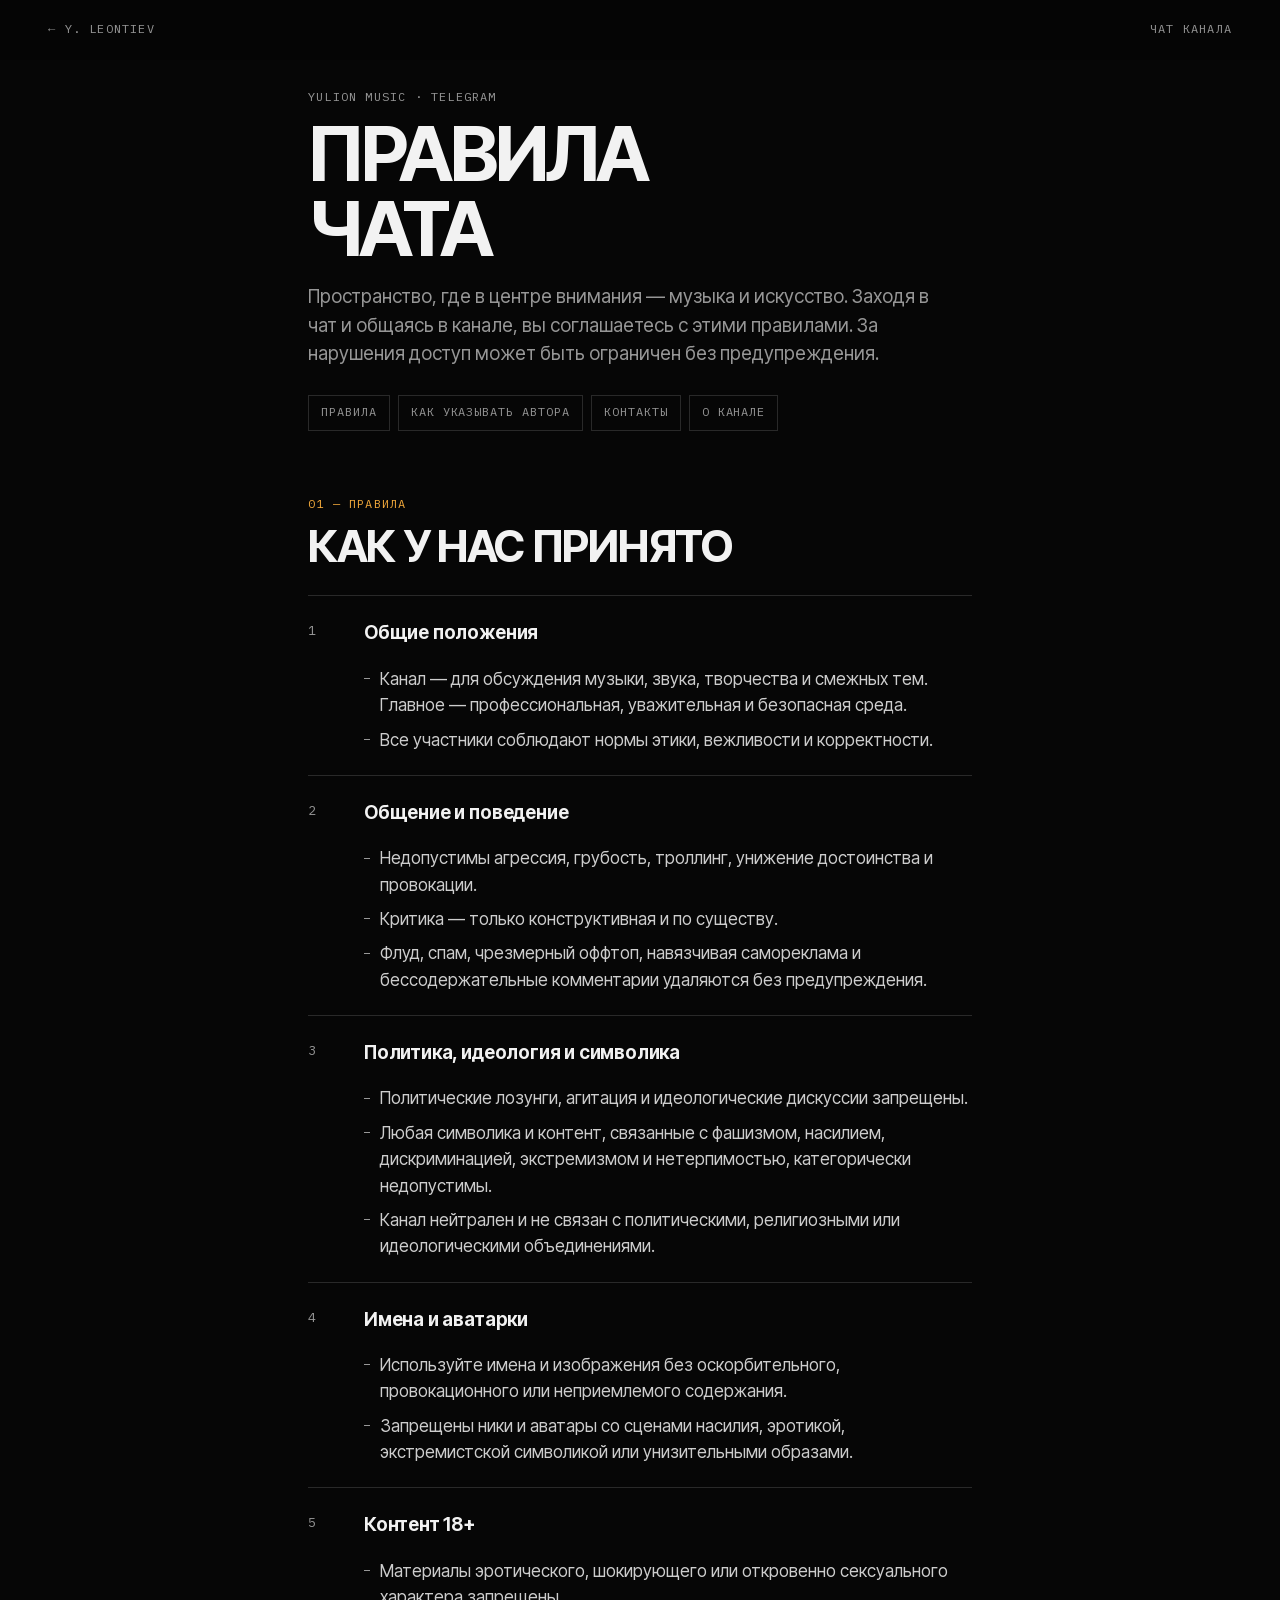
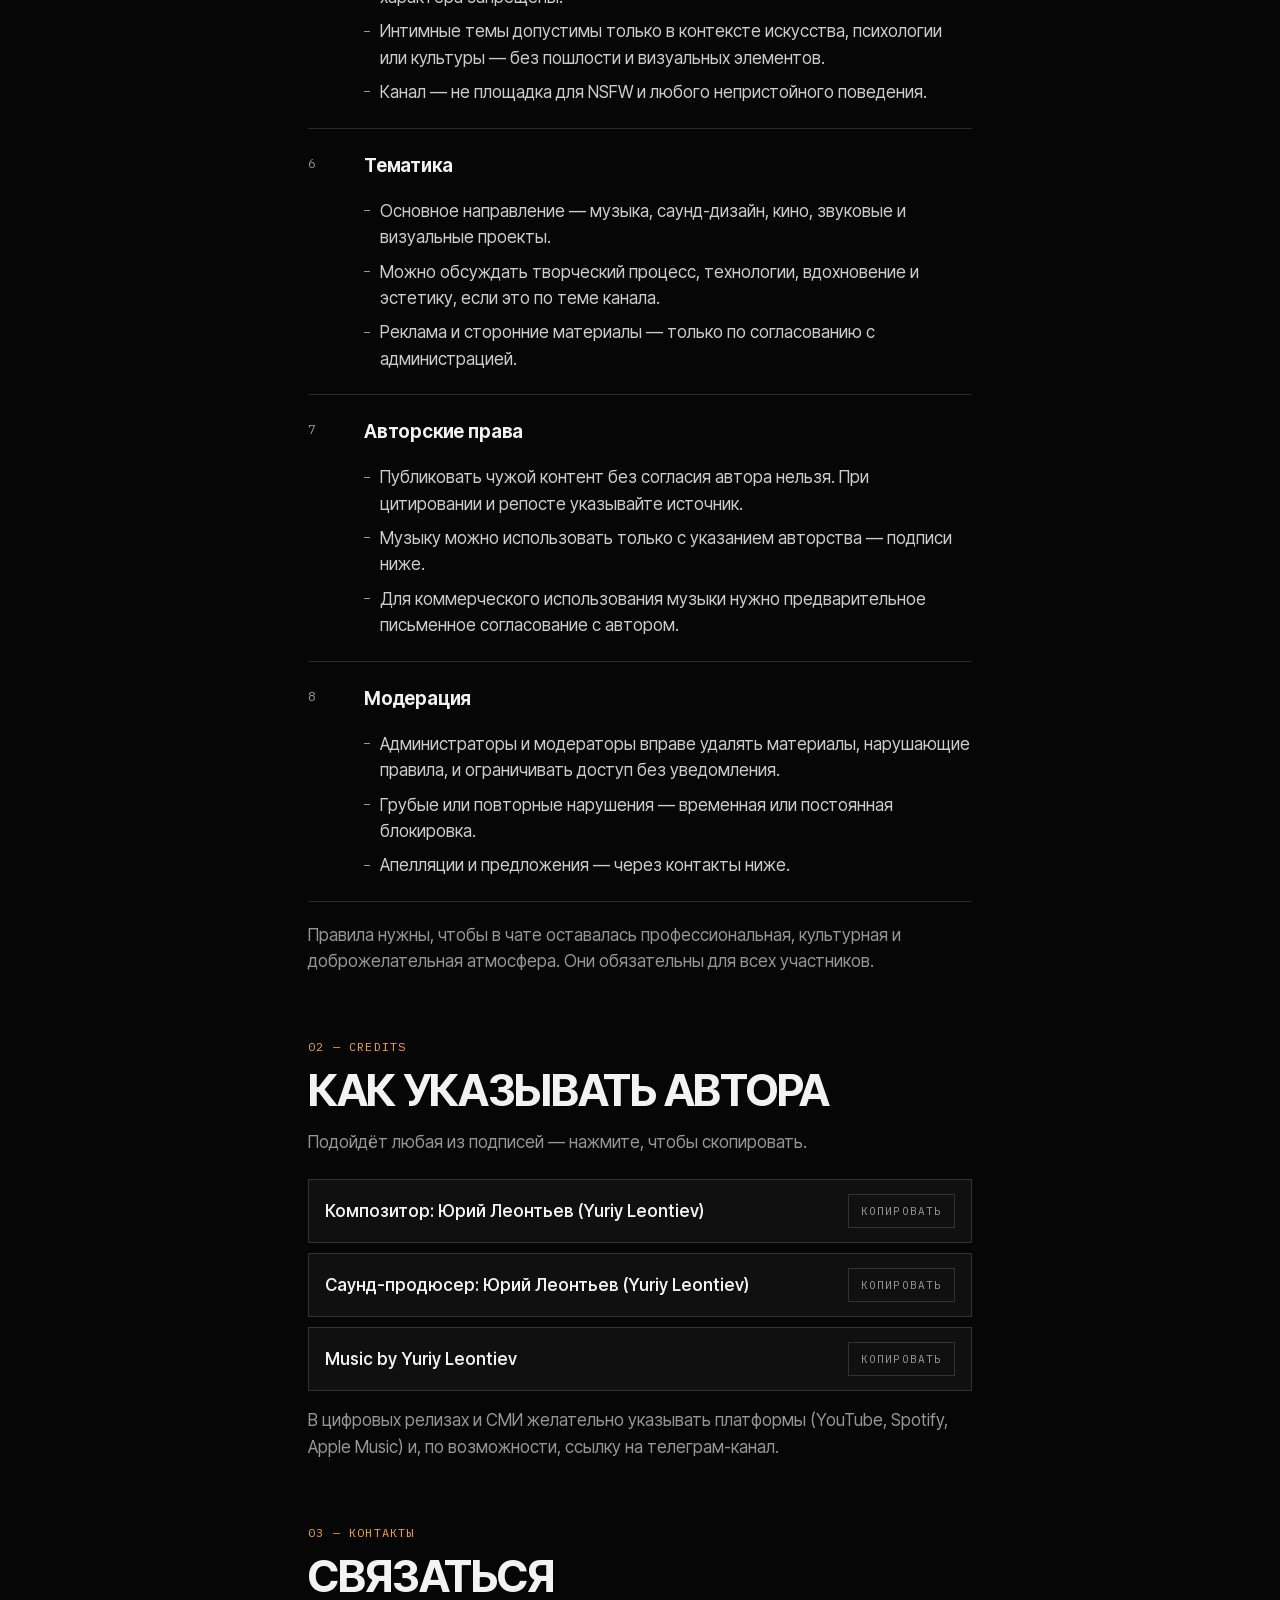
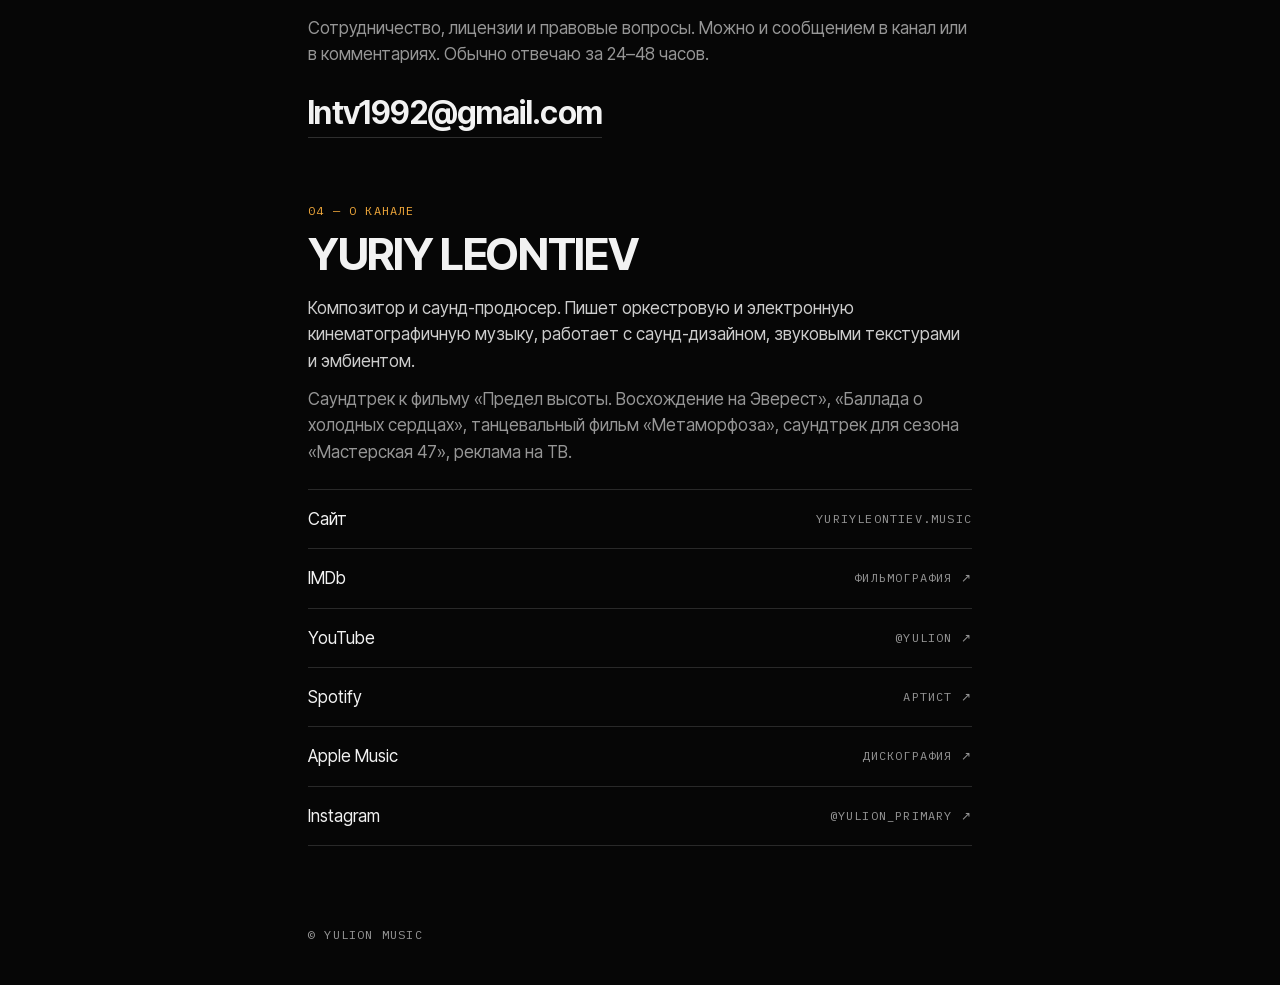
==== chatrules/index.html @ 3531a298 "Chat rules page for the Telegram channel (unlisted, noindex) Co-Authored-By: Claude Opus 5.5 <norepl" ====
<!doctype html>
<html lang="ru">
<head>
<meta charset="utf-8">
<meta name="viewport" content="width=device-width, initial-scale=1, viewport-fit=cover">
<title>Правила чата · YULION music</title>
<meta name="robots" content="noindex, nofollow">
<meta name="description" content="Правила чата канала YULION music, как указывать автора и контакты.">
<meta property="og:title" content="Правила чата · YULION music">
<meta property="og:description" content="Правила чата, как указывать автора и контакты.">
<meta property="og:type" content="website">
<meta name="theme-color" content="#060606">
<link rel="preload" href="../fonts/inter-tight-300-800-latin.woff2" as="font" type="font/woff2" crossorigin>
<link rel="stylesheet" href="../fonts.css">
<style>
  :root {
    --black: #060606;
    --card: #101010;
    --white: rgba(255, 255, 255, .95);
    --dim: rgba(255, 255, 255, .58);
    --faint: rgba(255, 255, 255, .16);
    --hair: rgba(255, 255, 255, .14);
    --gold: #F2A93B;
    --sans: "Inter Tight", "Helvetica Neue", Arial, sans-serif;
    --mono: "IBM Plex Mono", ui-monospace, "SF Mono", Menlo, monospace;
    --pad: clamp(16px, 5vw, 48px);
  }
  * { box-sizing: border-box; margin: 0; padding: 0; }
  html { color-scheme: dark; -webkit-text-size-adjust: 100%; scroll-behavior: smooth; scroll-padding-top: 64px; }
  body { background: var(--black); color: var(--white); font-family: var(--sans); font-size: 17px; line-height: 1.55; -webkit-font-smoothing: antialiased; overflow-x: hidden; }
  a { color: inherit; text-decoration: none; -webkit-tap-highlight-color: transparent; }
  button { font: inherit; color: inherit; background: none; border: 0; cursor: pointer; -webkit-tap-highlight-color: transparent; }
  .mono { font-family: var(--mono); font-size: 12px; letter-spacing: .1em; text-transform: uppercase; }
  .wrap { max-width: 760px; margin: 0 auto; padding: 0 var(--pad); }

  .bar { position: sticky; top: 0; z-index: 20; display: flex; justify-content: space-between; align-items: center; padding: max(10px, env(safe-area-inset-top)) var(--pad) 10px; background: rgba(6, 6, 6, .86); -webkit-backdrop-filter: blur(10px); backdrop-filter: blur(10px); border-bottom: 1px solid transparent; transition: border-color .2s; }
  .bar.scrolled { border-bottom-color: var(--hair); }
  .bar a { padding: 10px 0; color: var(--dim); }

  .head { padding: 28px 0 8px; }
  .head .mono { color: var(--dim); }
  h1 { margin-top: 10px; font-size: clamp(40px, 11vw, 76px); font-weight: 700; letter-spacing: -.04em; line-height: .98; text-transform: uppercase; }
  .lead { margin-top: 18px; max-width: 34em; color: var(--dim); font-size: clamp(16px, 2.2vw, 19px); line-height: 1.5; }

  .toc { margin-top: 26px; display: flex; flex-wrap: wrap; gap: 8px; }
  .toc a { display: inline-flex; align-items: center; min-height: 36px; padding: 0 12px; border: 1px solid var(--hair); font-family: var(--mono); font-size: 12px; letter-spacing: .08em; text-transform: uppercase; color: var(--dim); transition: border-color .2s, color .2s; }
  .toc a:hover { color: var(--white); border-color: var(--white); }

  section { padding: 56px 0 8px; }
  section > .mono { color: var(--gold); }
  h2 { margin-top: 10px; font-size: clamp(28px, 6vw, 44px); font-weight: 700; letter-spacing: -.03em; line-height: 1.05; text-transform: uppercase; }
  .intro { margin-top: 16px; color: var(--dim); }

  .rules { margin-top: 26px; border-top: 1px solid var(--hair); }
  .rule { display: grid; grid-template-columns: 44px 1fr; gap: 4px 12px; padding: 22px 0; border-bottom: 1px solid var(--hair); }
  .rule .n { font-family: var(--mono); font-size: 13px; color: var(--dim); padding-top: 3px; }
  .rule h3 { font-size: 19px; font-weight: 650; letter-spacing: -.01em; }
  .rule ul { grid-column: 2; list-style: none; margin-top: 6px; }
  .rule li { position: relative; padding-left: 16px; margin-top: 8px; color: rgba(255, 255, 255, .8); }
  .rule li::before { content: ""; position: absolute; left: 0; top: .72em; width: 6px; height: 1px; background: var(--dim); }
  .outro { margin-top: 20px; color: var(--dim); }

  .credits { margin-top: 24px; display: grid; gap: 10px; }
  .credit { display: flex; align-items: center; justify-content: space-between; gap: 12px; padding: 14px 16px; background: var(--card); border: 1px solid var(--hair); }
  .credit span { font-weight: 550; }
  .copy { flex: none; min-height: 34px; padding: 0 12px; border: 1px solid var(--hair); font-family: var(--mono); font-size: 11px; letter-spacing: .1em; text-transform: uppercase; color: var(--dim); transition: border-color .2s, color .2s; }
  .copy:hover { color: var(--white); border-color: var(--white); }
  .copy.done { color: var(--gold); border-color: var(--gold); }
  .note { margin-top: 16px; color: var(--dim); }

  .links { margin-top: 24px; border-top: 1px solid var(--hair); }
  .links a { display: flex; justify-content: space-between; align-items: center; gap: 12px; padding: 16px 0; border-bottom: 1px solid var(--hair); transition: padding .2s; }
  .links a:hover { padding-left: 6px; }
  .links a .mono { color: var(--dim); }
  .about { margin-top: 18px; color: rgba(255, 255, 255, .8); }
  .projects { margin-top: 12px; color: var(--dim); }
  .mail { display: inline-block; margin-top: 20px; font-size: clamp(22px, 5vw, 32px); font-weight: 650; letter-spacing: -.02em; border-bottom: 1px solid var(--faint); }
  .mail:hover { border-bottom-color: var(--white); }

  footer { padding: 72px 0 max(40px, env(safe-area-inset-bottom)); color: var(--dim); }
</style>
</head>
<body>
<div class="bar" id="bar">
  <a class="mono" href="../">← Y. Leontiev</a>
  <span class="mono" style="color: var(--dim)">Чат канала</span>
</div>

<main class="wrap">
  <header class="head">
    <div class="mono">YULION music · Telegram</div>
    <h1>Правила<br>чата</h1>
    <p class="lead">Пространство, где в центре внимания — музыка и искусство. Заходя в чат и общаясь в канале, вы соглашаетесь с этими правилами. За нарушения доступ может быть ограничен без предупреждения.</p>
    <nav class="toc" aria-label="Разделы">
      <a href="#rules">Правила</a>
      <a href="#credits">Как указывать автора</a>
      <a href="#contacts">Контакты</a>
      <a href="#about">О канале</a>
    </nav>
  </header>

  <section id="rules">
    <div class="mono">01 — Правила</div>
    <h2>Как у нас принято</h2>
    <div class="rules">
      <div class="rule"><div class="n">1</div><h3>Общие положения</h3><ul>
        <li>Канал — для обсуждения музыки, звука, творчества и смежных тем. Главное — профессиональная, уважительная и безопасная среда.</li>
        <li>Все участники соблюдают нормы этики, вежливости и корректности.</li>
      </ul></div>
      <div class="rule"><div class="n">2</div><h3>Общение и поведение</h3><ul>
        <li>Недопустимы агрессия, грубость, троллинг, унижение достоинства и провокации.</li>
        <li>Критика — только конструктивная и по существу.</li>
        <li>Флуд, спам, чрезмерный оффтоп, навязчивая самореклама и бессодержательные комментарии удаляются без предупреждения.</li>
      </ul></div>
      <div class="rule"><div class="n">3</div><h3>Политика, идеология и символика</h3><ul>
        <li>Политические лозунги, агитация и идеологические дискуссии запрещены.</li>
        <li>Любая символика и контент, связанные с фашизмом, насилием, дискриминацией, экстремизмом и нетерпимостью, категорически недопустимы.</li>
        <li>Канал нейтрален и не связан с политическими, религиозными или идеологическими объединениями.</li>
      </ul></div>
      <div class="rule"><div class="n">4</div><h3>Имена и аватарки</h3><ul>
        <li>Используйте имена и изображения без оскорбительного, провокационного или неприемлемого содержания.</li>
        <li>Запрещены ники и аватары со сценами насилия, эротикой, экстремистской символикой или унизительными образами.</li>
      </ul></div>
      <div class="rule"><div class="n">5</div><h3>Контент 18+</h3><ul>
        <li>Материалы эротического, шокирующего или откровенно сексуального характера запрещены.</li>
        <li>Интимные темы допустимы только в контексте искусства, психологии или культуры — без пошлости и визуальных элементов.</li>
        <li>Канал — не площадка для NSFW и любого непристойного поведения.</li>
      </ul></div>
      <div class="rule"><div class="n">6</div><h3>Тематика</h3><ul>
        <li>Основное направление — музыка, саунд-дизайн, кино, звуковые и визуальные проекты.</li>
        <li>Можно обсуждать творческий процесс, технологии, вдохновение и эстетику, если это по теме канала.</li>
        <li>Реклама и сторонние материалы — только по согласованию с администрацией.</li>
      </ul></div>
      <div class="rule"><div class="n">7</div><h3>Авторские права</h3><ul>
        <li>Публиковать чужой контент без согласия автора нельзя. При цитировании и репосте указывайте источник.</li>
        <li>Музыку можно использовать только с указанием авторства — подписи ниже.</li>
        <li>Для коммерческого использования музыки нужно предварительное письменное согласование с автором.</li>
      </ul></div>
      <div class="rule"><div class="n">8</div><h3>Модерация</h3><ul>
        <li>Администраторы и модераторы вправе удалять материалы, нарушающие правила, и ограничивать доступ без уведомления.</li>
        <li>Грубые или повторные нарушения — временная или постоянная блокировка.</li>
        <li>Апелляции и предложения — через контакты ниже.</li>
      </ul></div>
    </div>
    <p class="outro">Правила нужны, чтобы в чате оставалась профессиональная, культурная и доброжелательная атмосфера. Они обязательны для всех участников.</p>
  </section>

  <section id="credits">
    <div class="mono">02 — Credits</div>
    <h2>Как указывать автора</h2>
    <p class="intro">Подойдёт любая из подписей — нажмите, чтобы скопировать.</p>
    <div class="credits">
      <div class="credit"><span>Композитор: Юрий Леонтьев (Yuriy Leontiev)</span><button class="copy" type="button">Копировать</button></div>
      <div class="credit"><span>Саунд-продюсер: Юрий Леонтьев (Yuriy Leontiev)</span><button class="copy" type="button">Копировать</button></div>
      <div class="credit"><span>Music by Yuriy Leontiev</span><button class="copy" type="button">Копировать</button></div>
    </div>
    <p class="note">В цифровых релизах и СМИ желательно указывать платформы (YouTube, Spotify, Apple Music) и, по возможности, ссылку на телеграм-канал.</p>
  </section>

  <section id="contacts">
    <div class="mono">03 — Контакты</div>
    <h2>Связаться</h2>
    <p class="intro">Сотрудничество, лицензии и правовые вопросы. Можно и сообщением в канал или в комментариях. Обычно отвечаю за 24–48 часов.</p>
    <a class="mail" href="mailto:lntv1992@gmail.com">lntv1992@gmail.com</a>
  </section>

  <section id="about">
    <div class="mono">04 — О канале</div>
    <h2>Yuriy Leontiev</h2>
    <p class="about">Композитор и саунд-продюсер. Пишет оркестровую и электронную кинематографичную музыку, работает с саунд-дизайном, звуковыми текстурами и эмбиентом.</p>
    <p class="projects">Саундтрек к фильму «Предел высоты. Восхождение на Эверест», «Баллада о холодных сердцах», танцевальный фильм «Метаморфоза», саундтрек для сезона «Мастерская 47», реклама на ТВ.</p>
    <div class="links">
      <a href="../">Сайт <span class="mono">yuriyleontiev.music</span></a>
      <a href="https://www.imdb.com/name/nm14636927/" target="_blank" rel="noopener">IMDb <span class="mono">Фильмография ↗</span></a>
      <a href="https://www.youtube.com/@YULION" target="_blank" rel="noopener">YouTube <span class="mono">@YULION ↗</span></a>
      <a href="https://open.spotify.com/artist/2xHIhkS5rqeGInYDac9gLq" target="_blank" rel="noopener">Spotify <span class="mono">Артист ↗</span></a>
      <a href="https://itunes.apple.com/by/artist/yuriy-leontiev/id919899904" target="_blank" rel="noopener">Apple Music <span class="mono">Дискография ↗</span></a>
      <a href="https://instagram.com/yulion_primary" target="_blank" rel="noopener">Instagram <span class="mono">@yulion_primary ↗</span></a>
    </div>
  </section>

  <footer class="mono">© YULION music</footer>
</main>

<script>
  document.querySelectorAll(".copy").forEach(function (b) {
    b.addEventListener("click", function () {
      var text = b.previousElementSibling.textContent;
      var ok = function () { b.textContent = "Скопировано"; b.classList.add("done");
        setTimeout(function () { b.textContent = "Копировать"; b.classList.remove("done"); }, 1600); };
      if (navigator.clipboard && navigator.clipboard.writeText) {
        navigator.clipboard.writeText(text).then(ok, function () { fallback(text); ok(); });
      } else { fallback(text); ok(); }
    });
  });
  function fallback(text) {
    var t = document.createElement("textarea"); t.value = text; t.setAttribute("readonly", "");
    t.style.position = "fixed"; t.style.opacity = "0"; document.body.appendChild(t); t.select();
    try { document.execCommand("copy"); } catch (e) {} document.body.removeChild(t);
  }
  var bar = document.getElementById("bar");
  addEventListener("scroll", function () { bar.classList.toggle("scrolled", scrollY > 8); }, { passive: true });
</script>
<script data-goatcounter="https://yulion.goatcounter.com/count" async src="../gc.js"></script>
</body>
</html>
---- fonts.css ----
@font-face { font-family: 'IBM Plex Mono'; font-style: normal; font-weight: 400; font-display: swap; src: url(fonts/ibm-plex-mono-400-cyrillic.woff2) format('woff2'); unicode-range: U+0301, U+0400-045F, U+0490-0491, U+04B0-04B1, U+2116; }
@font-face { font-family: 'IBM Plex Mono'; font-style: normal; font-weight: 400; font-display: swap; src: url(fonts/ibm-plex-mono-400-latin.woff2) format('woff2'); unicode-range: U+0000-00FF, U+0131, U+0152-0153, U+02BB-02BC, U+02C6, U+02DA, U+02DC, U+0304, U+0308, U+0329, U+2000-206F, U+20AC, U+2122, U+2191, U+2193, U+2212, U+2215, U+FEFF, U+FFFD; }
@font-face { font-family: 'IBM Plex Mono'; font-style: normal; font-weight: 500; font-display: swap; src: url(fonts/ibm-plex-mono-500-cyrillic.woff2) format('woff2'); unicode-range: U+0301, U+0400-045F, U+0490-0491, U+04B0-04B1, U+2116; }
@font-face { font-family: 'IBM Plex Mono'; font-style: normal; font-weight: 500; font-display: swap; src: url(fonts/ibm-plex-mono-500-latin.woff2) format('woff2'); unicode-range: U+0000-00FF, U+0131, U+0152-0153, U+02BB-02BC, U+02C6, U+02DA, U+02DC, U+0304, U+0308, U+0329, U+2000-206F, U+20AC, U+2122, U+2191, U+2193, U+2212, U+2215, U+FEFF, U+FFFD; }
@font-face { font-family: 'Inter Tight'; font-style: normal; font-weight: 300 800; font-display: swap; src: url(fonts/inter-tight-300-800-cyrillic.woff2) format('woff2'); unicode-range: U+0301, U+0400-045F, U+0490-0491, U+04B0-04B1, U+2116; }
@font-face { font-family: 'Inter Tight'; font-style: normal; font-weight: 300 800; font-display: swap; src: url(fonts/inter-tight-300-800-latin.woff2) format('woff2'); unicode-range: U+0000-00FF, U+0131, U+0152-0153, U+02BB-02BC, U+02C6, U+02DA, U+02DC, U+0304, U+0308, U+0329, U+2000-206F, U+20AC, U+2122, U+2191, U+2193, U+2212, U+2215, U+FEFF, U+FFFD; }
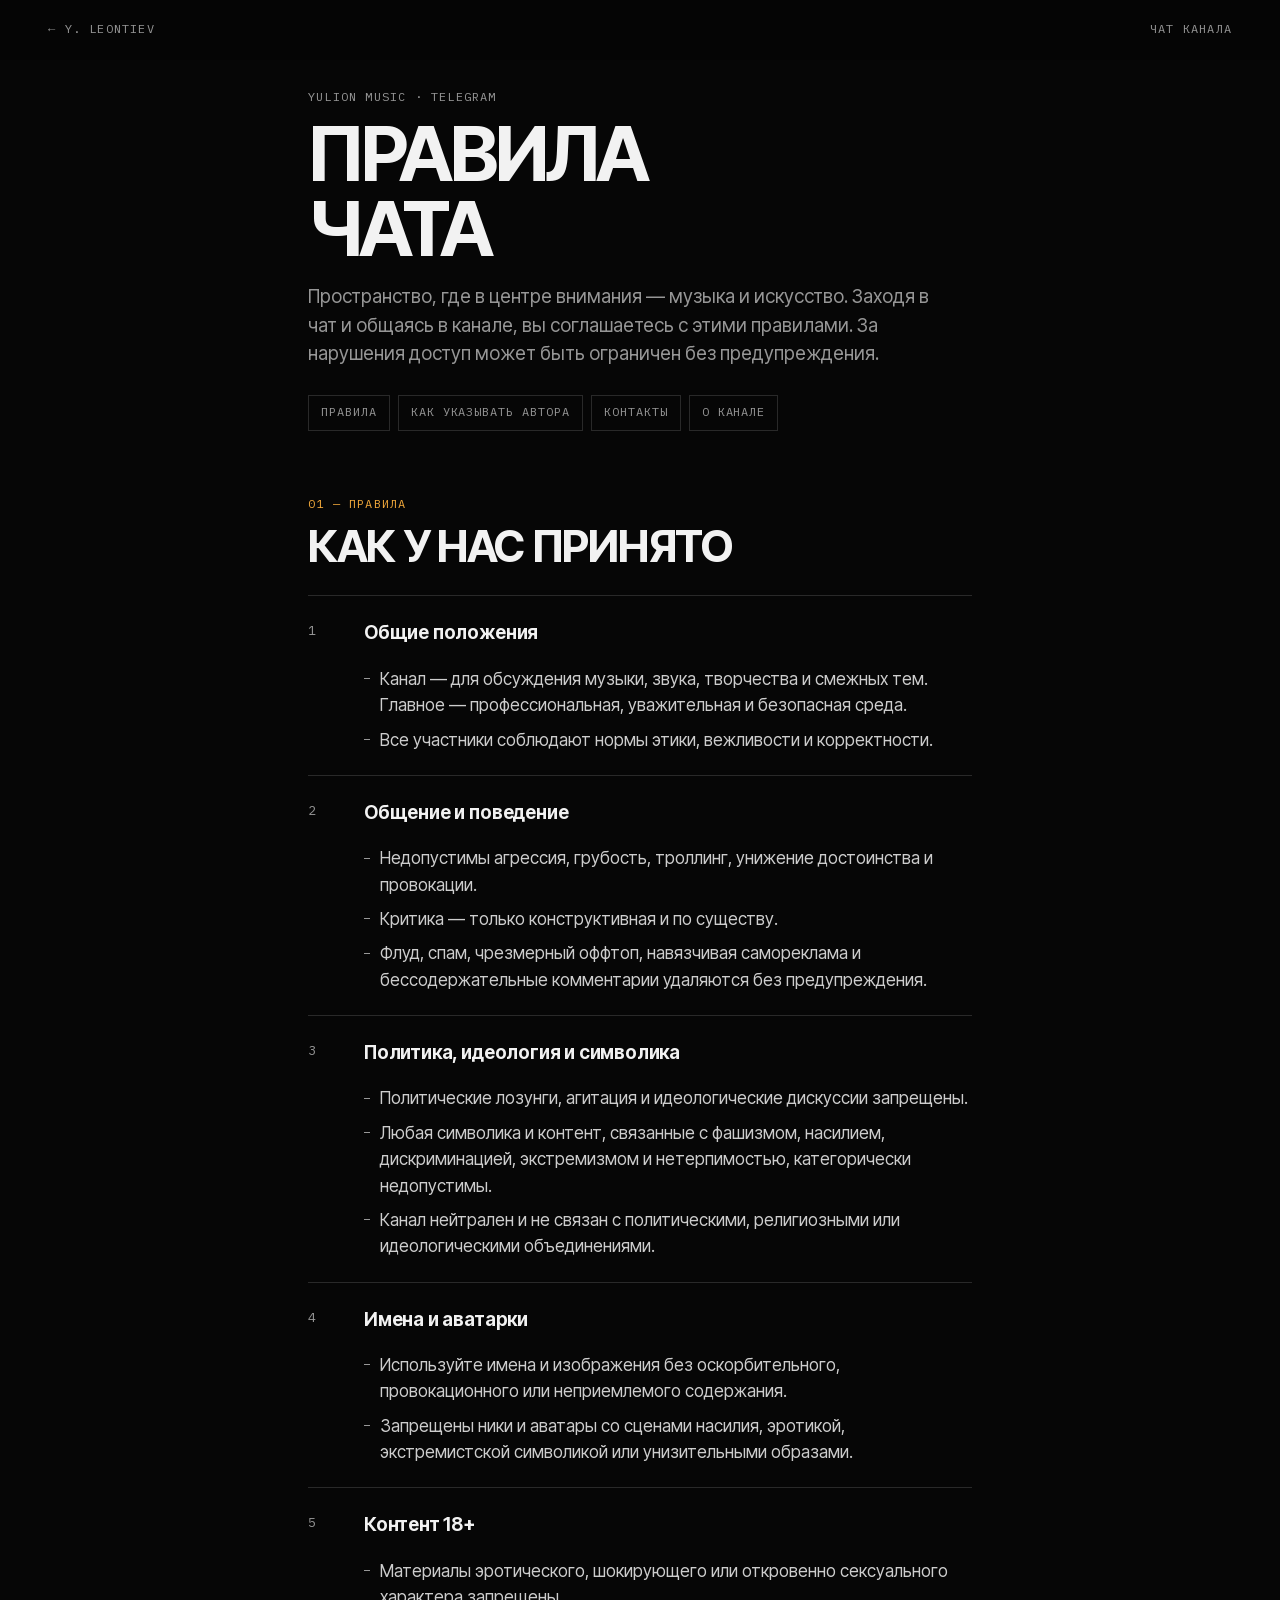
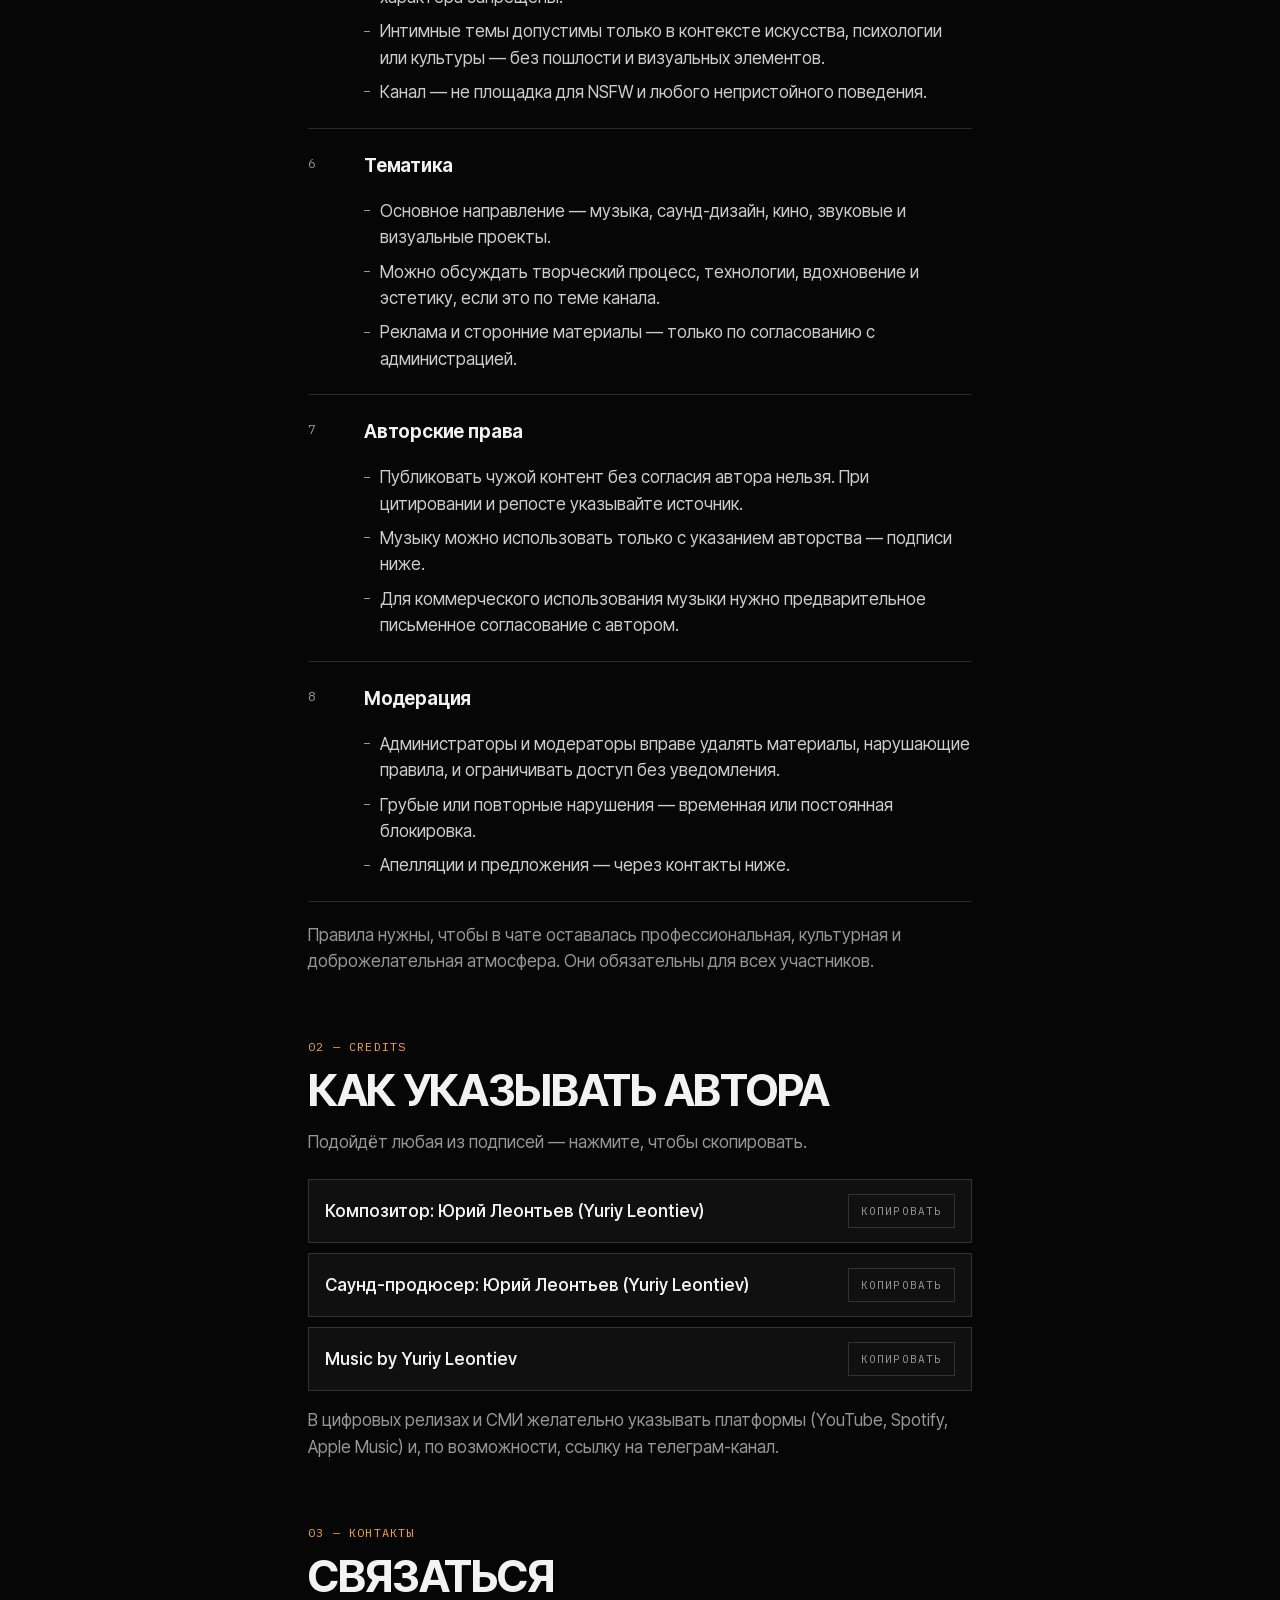
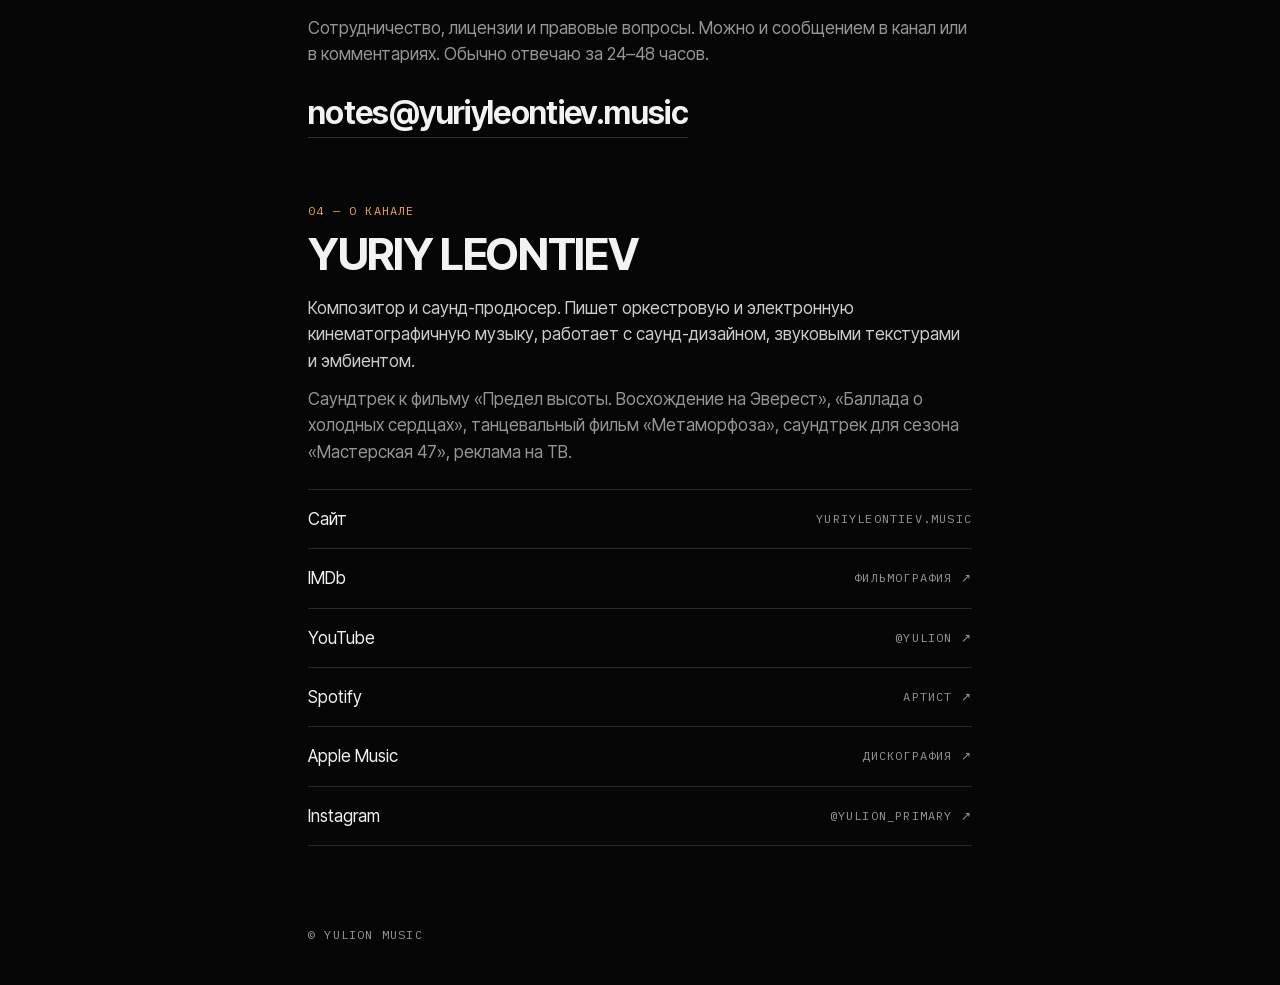
==== commit 63978bc8: "Chat rules: site contact email Co-Authored-By: Claude Opus 5.5 <noreply@anthropic.com>" ====
--- a/chatrules/index.html
+++ b/chatrules/index.html
@@ -161,7 +161,7 @@
     <div class="mono">03 — Контакты</div>
     <h2>Связаться</h2>
     <p class="intro">Сотрудничество, лицензии и правовые вопросы. Можно и сообщением в канал или в комментариях. Обычно отвечаю за 24–48 часов.</p>
-    <a class="mail" href="mailto:lntv1992@gmail.com">lntv1992@gmail.com</a>
+    <a class="mail" href="mailto:notes@yuriyleontiev.music">notes@yuriyleontiev.music</a>
   </section>
 
   <section id="about">
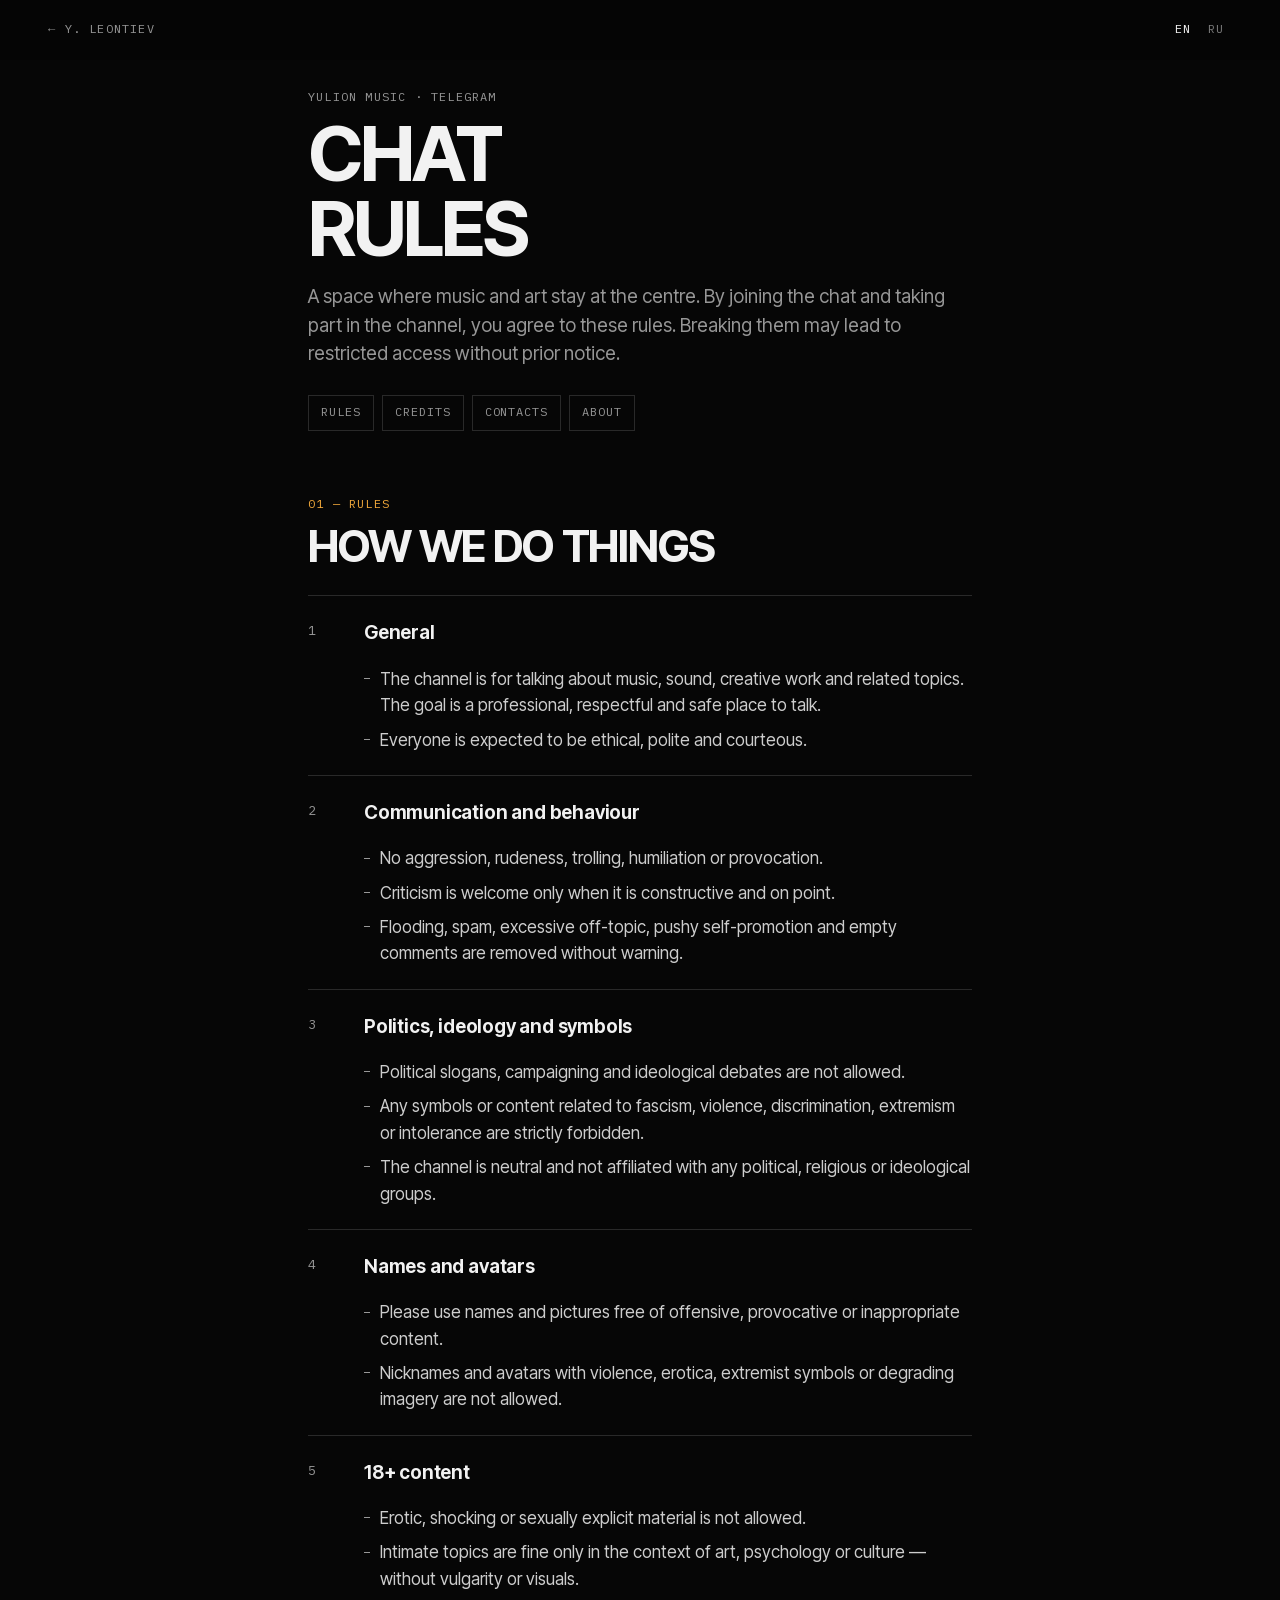
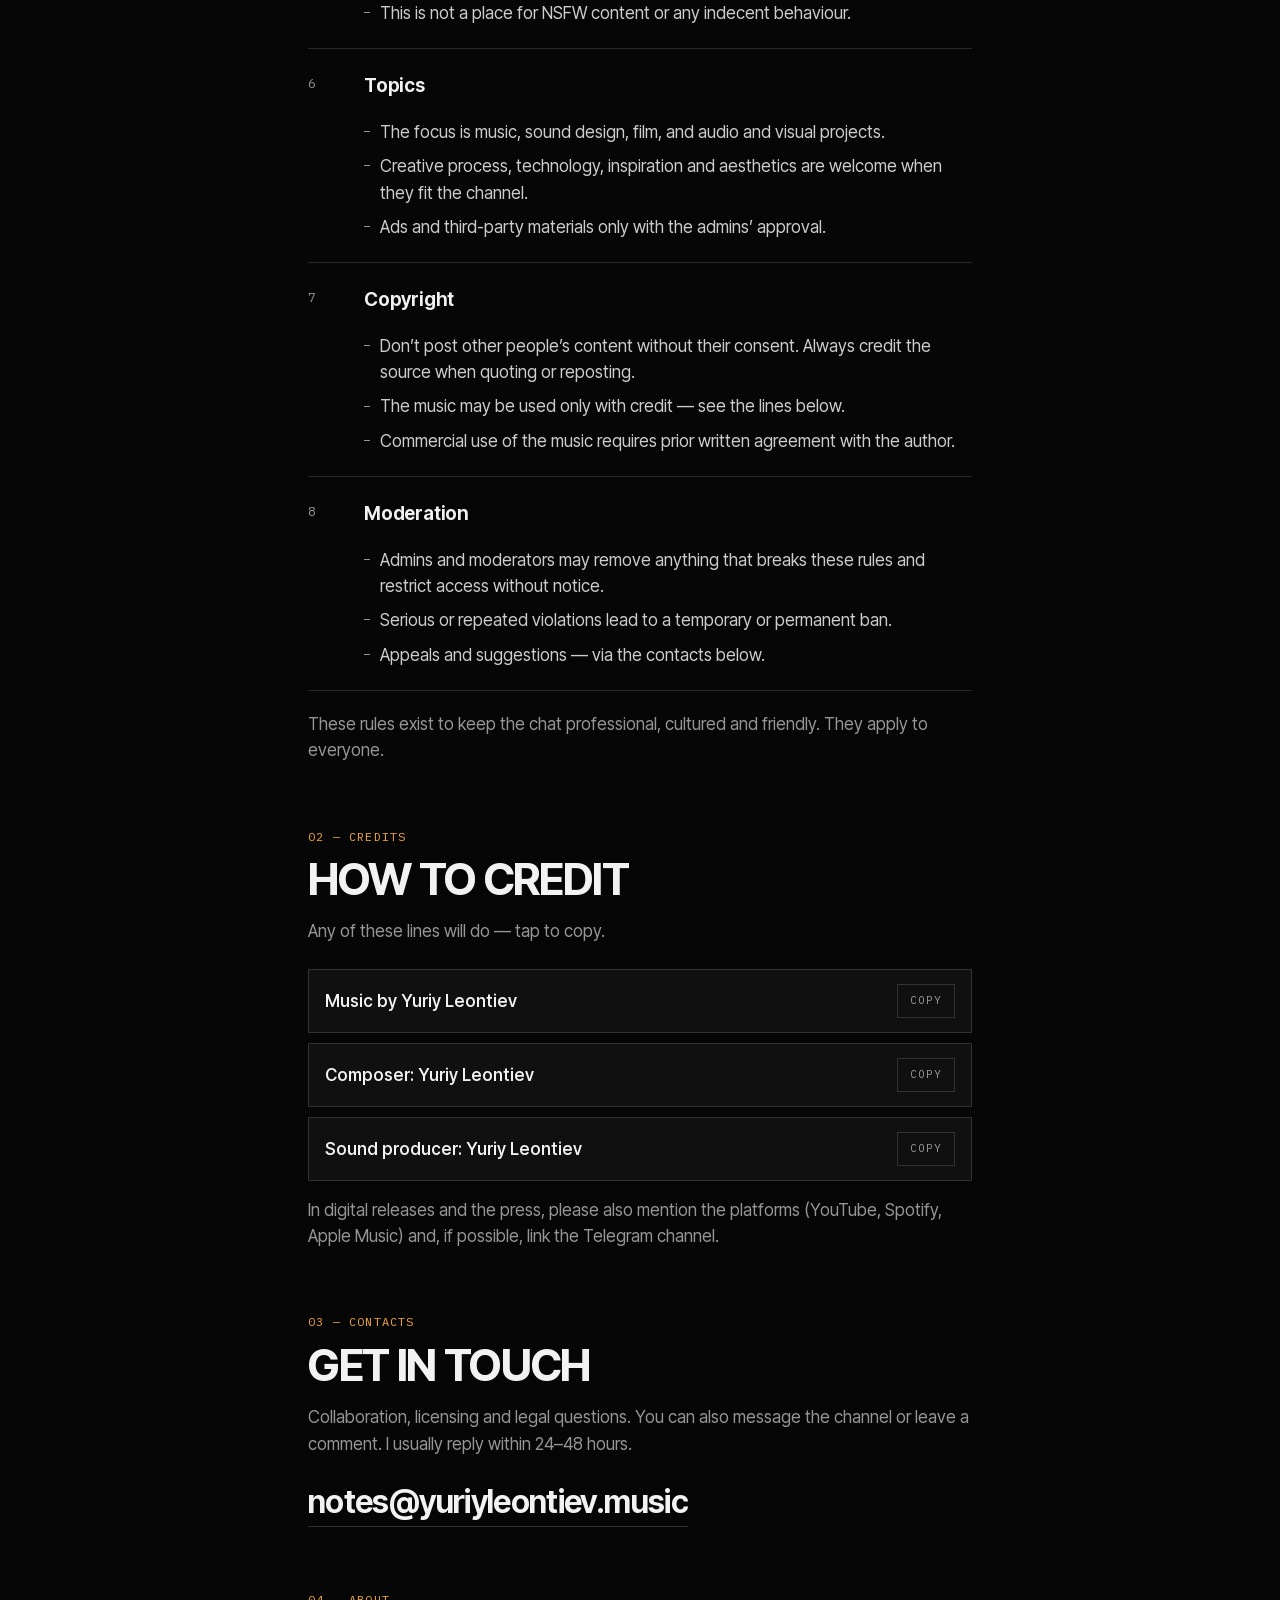
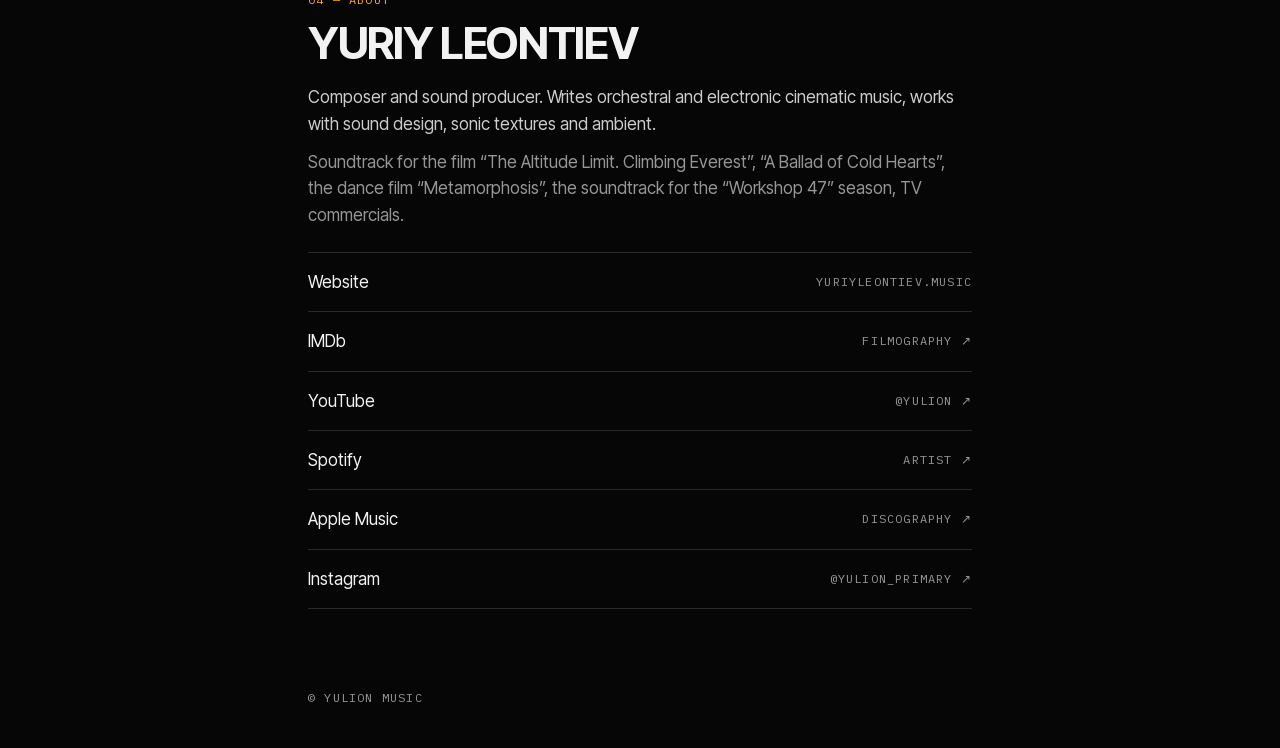
==== commit f052e577: "Chat rules: English version with EN/RU switch Co-Authored-By: Claude Opus 5.5 <noreply@anthropic.com" ====
--- a/chatrules/index.html
+++ b/chatrules/index.html
@@ -1,5 +1,5 @@
 <!doctype html>
-<html lang="ru">
+<html lang="ru" data-lang="ru">
 <head>
 <meta charset="utf-8">
 <meta name="viewport" content="width=device-width, initial-scale=1, viewport-fit=cover">
@@ -77,16 +77,26 @@
   .mail { display: inline-block; margin-top: 20px; font-size: clamp(22px, 5vw, 32px); font-weight: 650; letter-spacing: -.02em; border-bottom: 1px solid var(--faint); }
   .mail:hover { border-bottom-color: var(--white); }
 
+  [data-l] { display: none; }
+  html[data-lang="ru"] [data-l="ru"], html[data-lang="en"] [data-l="en"] { display: block; }
+  .lang { display: flex; }
+  .lang button { padding: 10px 8px; font-family: var(--mono); font-size: 12px; letter-spacing: .1em; opacity: .5; }
+  .lang button[aria-pressed="true"] { opacity: 1; }
+
   footer { padding: 72px 0 max(40px, env(safe-area-inset-bottom)); color: var(--dim); }
 </style>
 </head>
 <body>
 <div class="bar" id="bar">
   <a class="mono" href="../">← Y. Leontiev</a>
-  <span class="mono" style="color: var(--dim)">Чат канала</span>
+  <div class="lang" role="group" aria-label="Language">
+    <button type="button" data-set="en" aria-pressed="false">EN</button>
+    <button type="button" data-set="ru" aria-pressed="true">RU</button>
+  </div>
 </div>
 
 <main class="wrap">
+<div data-l="ru">
   <header class="head">
     <div class="mono">YULION music · Telegram</div>
     <h1>Правила<br>чата</h1>
@@ -179,6 +189,102 @@
     </div>
   </section>
 
+</div>
+
+<div data-l="en">
+  <header class="head">
+    <div class="mono">YULION music · Telegram</div>
+    <h1>Chat<br>rules</h1>
+    <p class="lead">A space where music and art stay at the centre. By joining the chat and taking part in the channel, you agree to these rules. Breaking them may lead to restricted access without prior notice.</p>
+    <nav class="toc" aria-label="Sections">
+      <a href="#rules-en">Rules</a>
+      <a href="#credits-en">Credits</a>
+      <a href="#contacts-en">Contacts</a>
+      <a href="#about-en">About</a>
+    </nav>
+  </header>
+
+  <section id="rules-en">
+    <div class="mono">01 — Rules</div>
+    <h2>How we do things</h2>
+    <div class="rules">
+      <div class="rule"><div class="n">1</div><h3>General</h3><ul>
+        <li>The channel is for talking about music, sound, creative work and related topics. The goal is a professional, respectful and safe place to talk.</li>
+        <li>Everyone is expected to be ethical, polite and courteous.</li>
+      </ul></div>
+      <div class="rule"><div class="n">2</div><h3>Communication and behaviour</h3><ul>
+        <li>No aggression, rudeness, trolling, humiliation or provocation.</li>
+        <li>Criticism is welcome only when it is constructive and on point.</li>
+        <li>Flooding, spam, excessive off-topic, pushy self-promotion and empty comments are removed without warning.</li>
+      </ul></div>
+      <div class="rule"><div class="n">3</div><h3>Politics, ideology and symbols</h3><ul>
+        <li>Political slogans, campaigning and ideological debates are not allowed.</li>
+        <li>Any symbols or content related to fascism, violence, discrimination, extremism or intolerance are strictly forbidden.</li>
+        <li>The channel is neutral and not affiliated with any political, religious or ideological groups.</li>
+      </ul></div>
+      <div class="rule"><div class="n">4</div><h3>Names and avatars</h3><ul>
+        <li>Please use names and pictures free of offensive, provocative or inappropriate content.</li>
+        <li>Nicknames and avatars with violence, erotica, extremist symbols or degrading imagery are not allowed.</li>
+      </ul></div>
+      <div class="rule"><div class="n">5</div><h3>18+ content</h3><ul>
+        <li>Erotic, shocking or sexually explicit material is not allowed.</li>
+        <li>Intimate topics are fine only in the context of art, psychology or culture — without vulgarity or visuals.</li>
+        <li>This is not a place for NSFW content or any indecent behaviour.</li>
+      </ul></div>
+      <div class="rule"><div class="n">6</div><h3>Topics</h3><ul>
+        <li>The focus is music, sound design, film, and audio and visual projects.</li>
+        <li>Creative process, technology, inspiration and aesthetics are welcome when they fit the channel.</li>
+        <li>Ads and third-party materials only with the admins’ approval.</li>
+      </ul></div>
+      <div class="rule"><div class="n">7</div><h3>Copyright</h3><ul>
+        <li>Don’t post other people’s content without their consent. Always credit the source when quoting or reposting.</li>
+        <li>The music may be used only with credit — see the lines below.</li>
+        <li>Commercial use of the music requires prior written agreement with the author.</li>
+      </ul></div>
+      <div class="rule"><div class="n">8</div><h3>Moderation</h3><ul>
+        <li>Admins and moderators may remove anything that breaks these rules and restrict access without notice.</li>
+        <li>Serious or repeated violations lead to a temporary or permanent ban.</li>
+        <li>Appeals and suggestions — via the contacts below.</li>
+      </ul></div>
+    </div>
+    <p class="outro">These rules exist to keep the chat professional, cultured and friendly. They apply to everyone.</p>
+  </section>
+
+  <section id="credits-en">
+    <div class="mono">02 — Credits</div>
+    <h2>How to credit</h2>
+    <p class="intro">Any of these lines will do — tap to copy.</p>
+    <div class="credits">
+      <div class="credit"><span>Music by Yuriy Leontiev</span><button class="copy" type="button">Copy</button></div>
+      <div class="credit"><span>Composer: Yuriy Leontiev</span><button class="copy" type="button">Copy</button></div>
+      <div class="credit"><span>Sound producer: Yuriy Leontiev</span><button class="copy" type="button">Copy</button></div>
+    </div>
+    <p class="note">In digital releases and the press, please also mention the platforms (YouTube, Spotify, Apple Music) and, if possible, link the Telegram channel.</p>
+  </section>
+
+  <section id="contacts-en">
+    <div class="mono">03 — Contacts</div>
+    <h2>Get in touch</h2>
+    <p class="intro">Collaboration, licensing and legal questions. You can also message the channel or leave a comment. I usually reply within 24–48 hours.</p>
+    <a class="mail" href="mailto:notes@yuriyleontiev.music">notes@yuriyleontiev.music</a>
+  </section>
+
+  <section id="about-en">
+    <div class="mono">04 — About</div>
+    <h2>Yuriy Leontiev</h2>
+    <p class="about">Composer and sound producer. Writes orchestral and electronic cinematic music, works with sound design, sonic textures and ambient.</p>
+    <p class="projects">Soundtrack for the film “The Altitude Limit. Climbing Everest”, “A Ballad of Cold Hearts”, the dance film “Metamorphosis”, the soundtrack for the “Workshop 47” season, TV commercials.</p>
+    <div class="links">
+      <a href="../">Website <span class="mono">yuriyleontiev.music</span></a>
+      <a href="https://www.imdb.com/name/nm14636927/" target="_blank" rel="noopener">IMDb <span class="mono">Filmography ↗</span></a>
+      <a href="https://www.youtube.com/@YULION" target="_blank" rel="noopener">YouTube <span class="mono">@YULION ↗</span></a>
+      <a href="https://open.spotify.com/artist/2xHIhkS5rqeGInYDac9gLq" target="_blank" rel="noopener">Spotify <span class="mono">Artist ↗</span></a>
+      <a href="https://itunes.apple.com/by/artist/yuriy-leontiev/id919899904" target="_blank" rel="noopener">Apple Music <span class="mono">Discography ↗</span></a>
+      <a href="https://instagram.com/yulion_primary" target="_blank" rel="noopener">Instagram <span class="mono">@yulion_primary ↗</span></a>
+    </div>
+  </section>
+</div>
+
   <footer class="mono">© YULION music</footer>
 </main>
 
@@ -186,8 +292,9 @@
   document.querySelectorAll(".copy").forEach(function (b) {
     b.addEventListener("click", function () {
       var text = b.previousElementSibling.textContent;
-      var ok = function () { b.textContent = "Скопировано"; b.classList.add("done");
-        setTimeout(function () { b.textContent = "Копировать"; b.classList.remove("done"); }, 1600); };
+      var en = document.documentElement.getAttribute("data-lang") === "en", label = b.textContent;
+      var ok = function () { b.textContent = en ? "Copied" : "Скопировано"; b.classList.add("done");
+        setTimeout(function () { b.textContent = label; b.classList.remove("done"); }, 1600); };
       if (navigator.clipboard && navigator.clipboard.writeText) {
         navigator.clipboard.writeText(text).then(ok, function () { fallback(text); ok(); });
       } else { fallback(text); ok(); }
@@ -198,6 +305,21 @@
     t.style.position = "fixed"; t.style.opacity = "0"; document.body.appendChild(t); t.select();
     try { document.execCommand("copy"); } catch (e) {} document.body.removeChild(t);
   }
+  (function () {
+    var root = document.documentElement, KEY = "yl-lang";
+    var titles = { ru: "Правила чата · YULION music", en: "Chat rules · YULION music" };
+    function setLang(l) {
+      root.setAttribute("data-lang", l); root.lang = l; document.title = titles[l];
+      document.querySelectorAll(".lang button").forEach(function (b) { b.setAttribute("aria-pressed", String(b.dataset.set === l)); });
+      try { localStorage.setItem(KEY, l); } catch (e) {}
+    }
+    var asked = (new URLSearchParams(location.search).get("lang") || "").toLowerCase();
+    var l = (navigator.language || "").toLowerCase().indexOf("ru") === 0 ? "ru" : "en";
+    try { l = localStorage.getItem(KEY) || l; } catch (e) {}
+    if (asked === "ru" || asked === "en") l = asked;
+    setLang(l);
+    document.querySelectorAll(".lang button").forEach(function (b) { b.addEventListener("click", function () { setLang(b.dataset.set); }); });
+  })();
   var bar = document.getElementById("bar");
   addEventListener("scroll", function () { bar.classList.toggle("scrolled", scrollY > 8); }, { passive: true });
 </script>
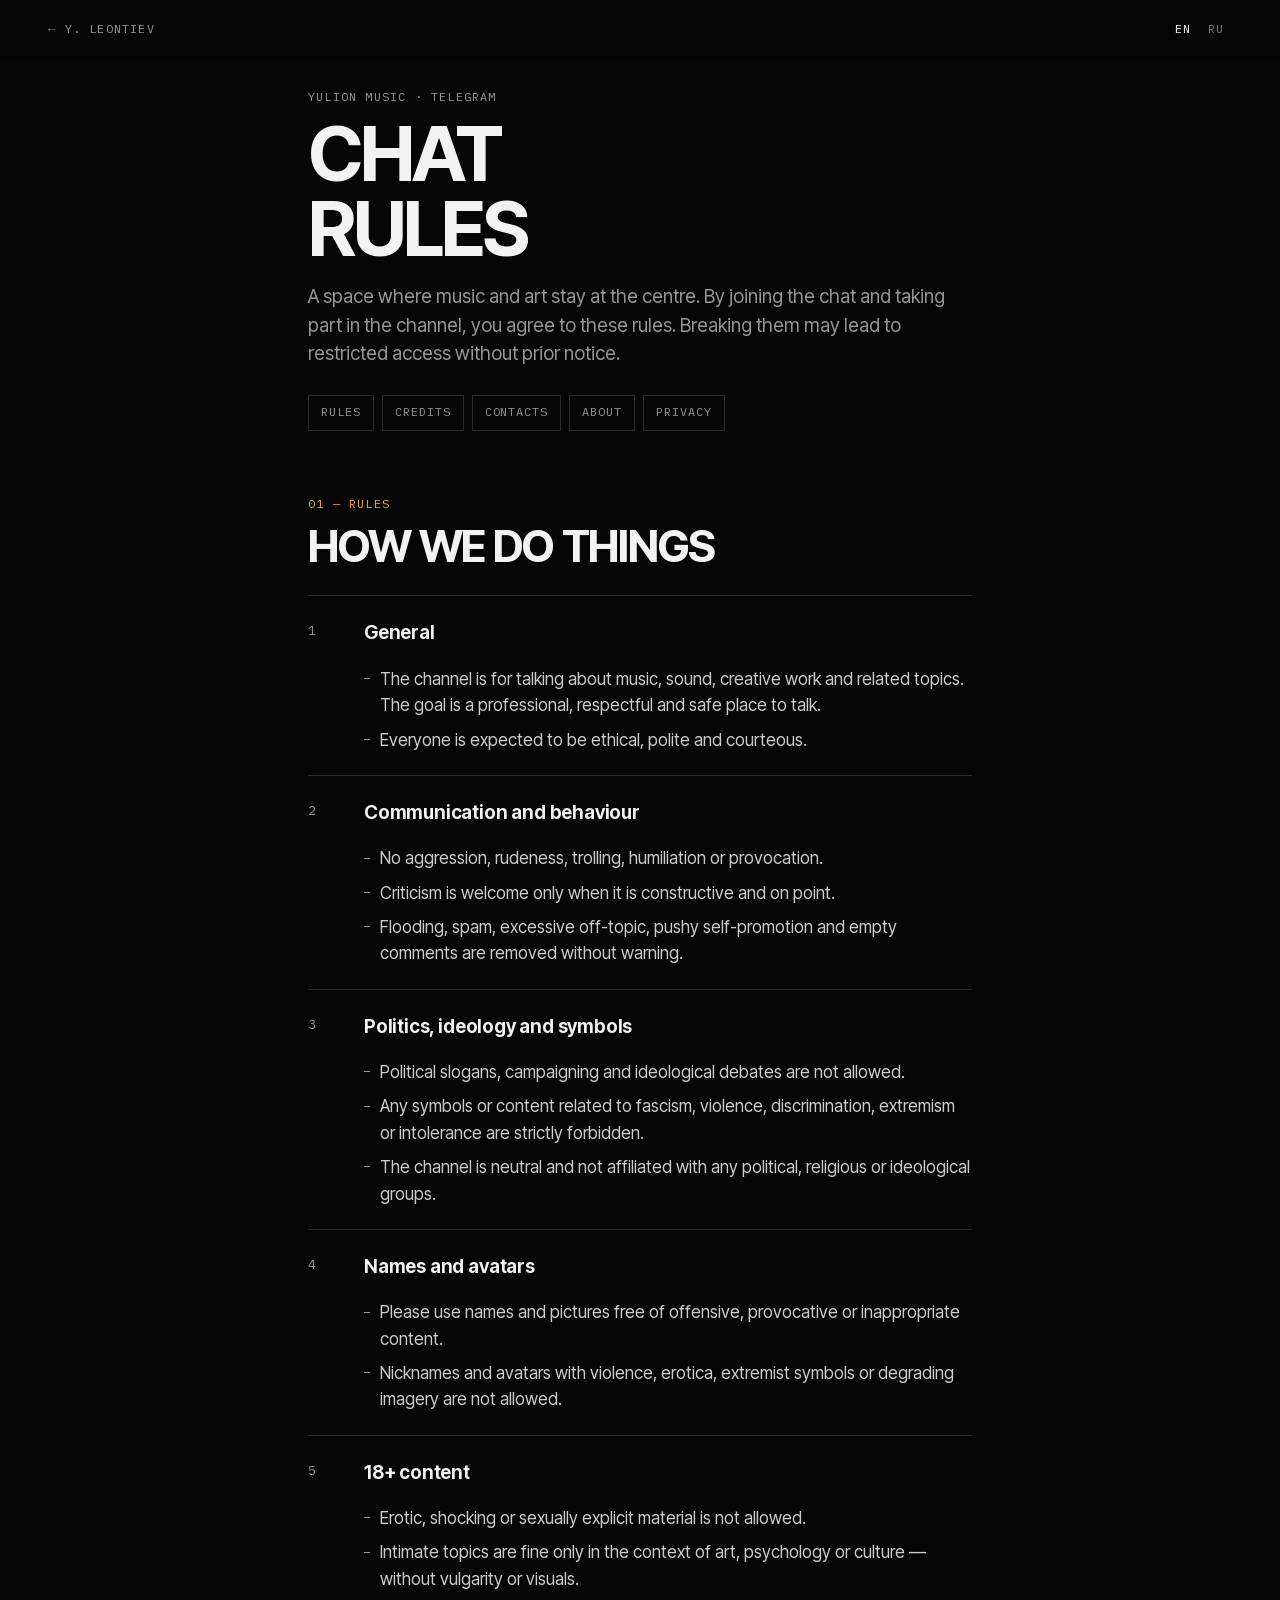
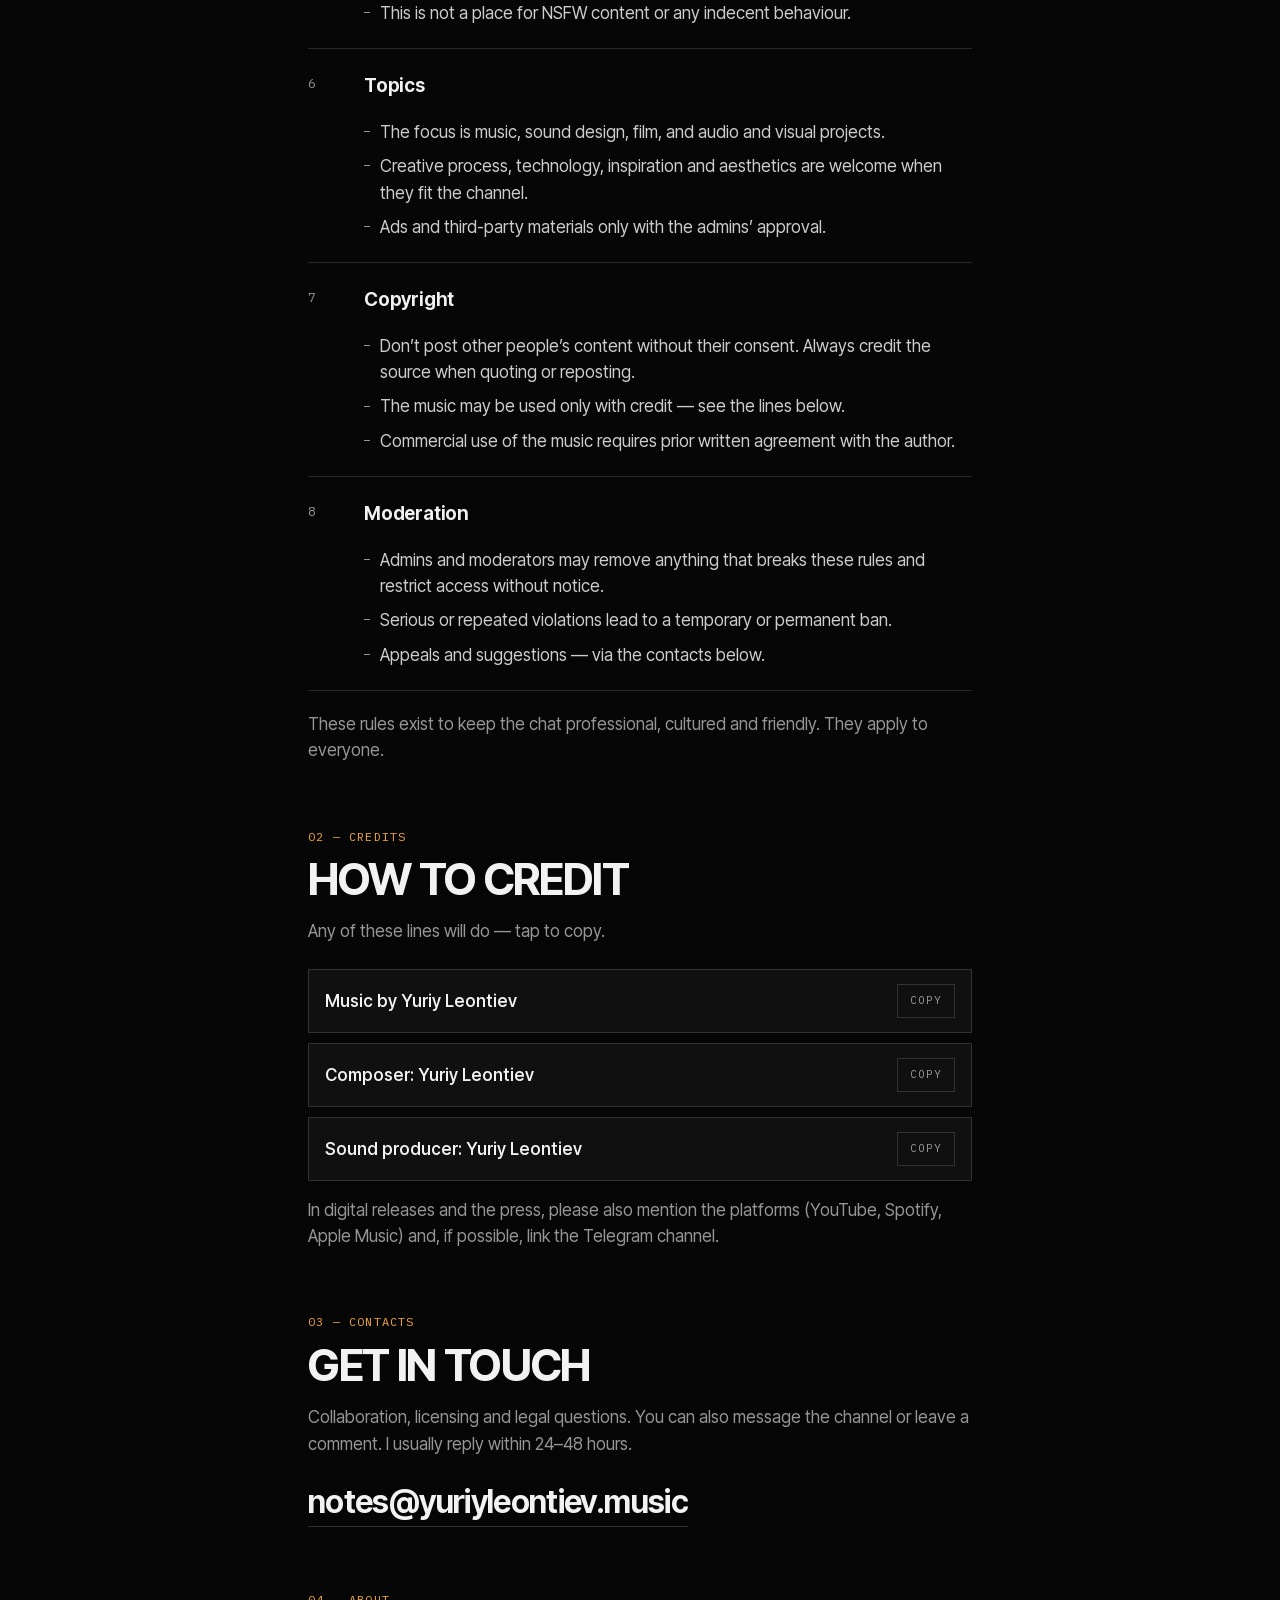
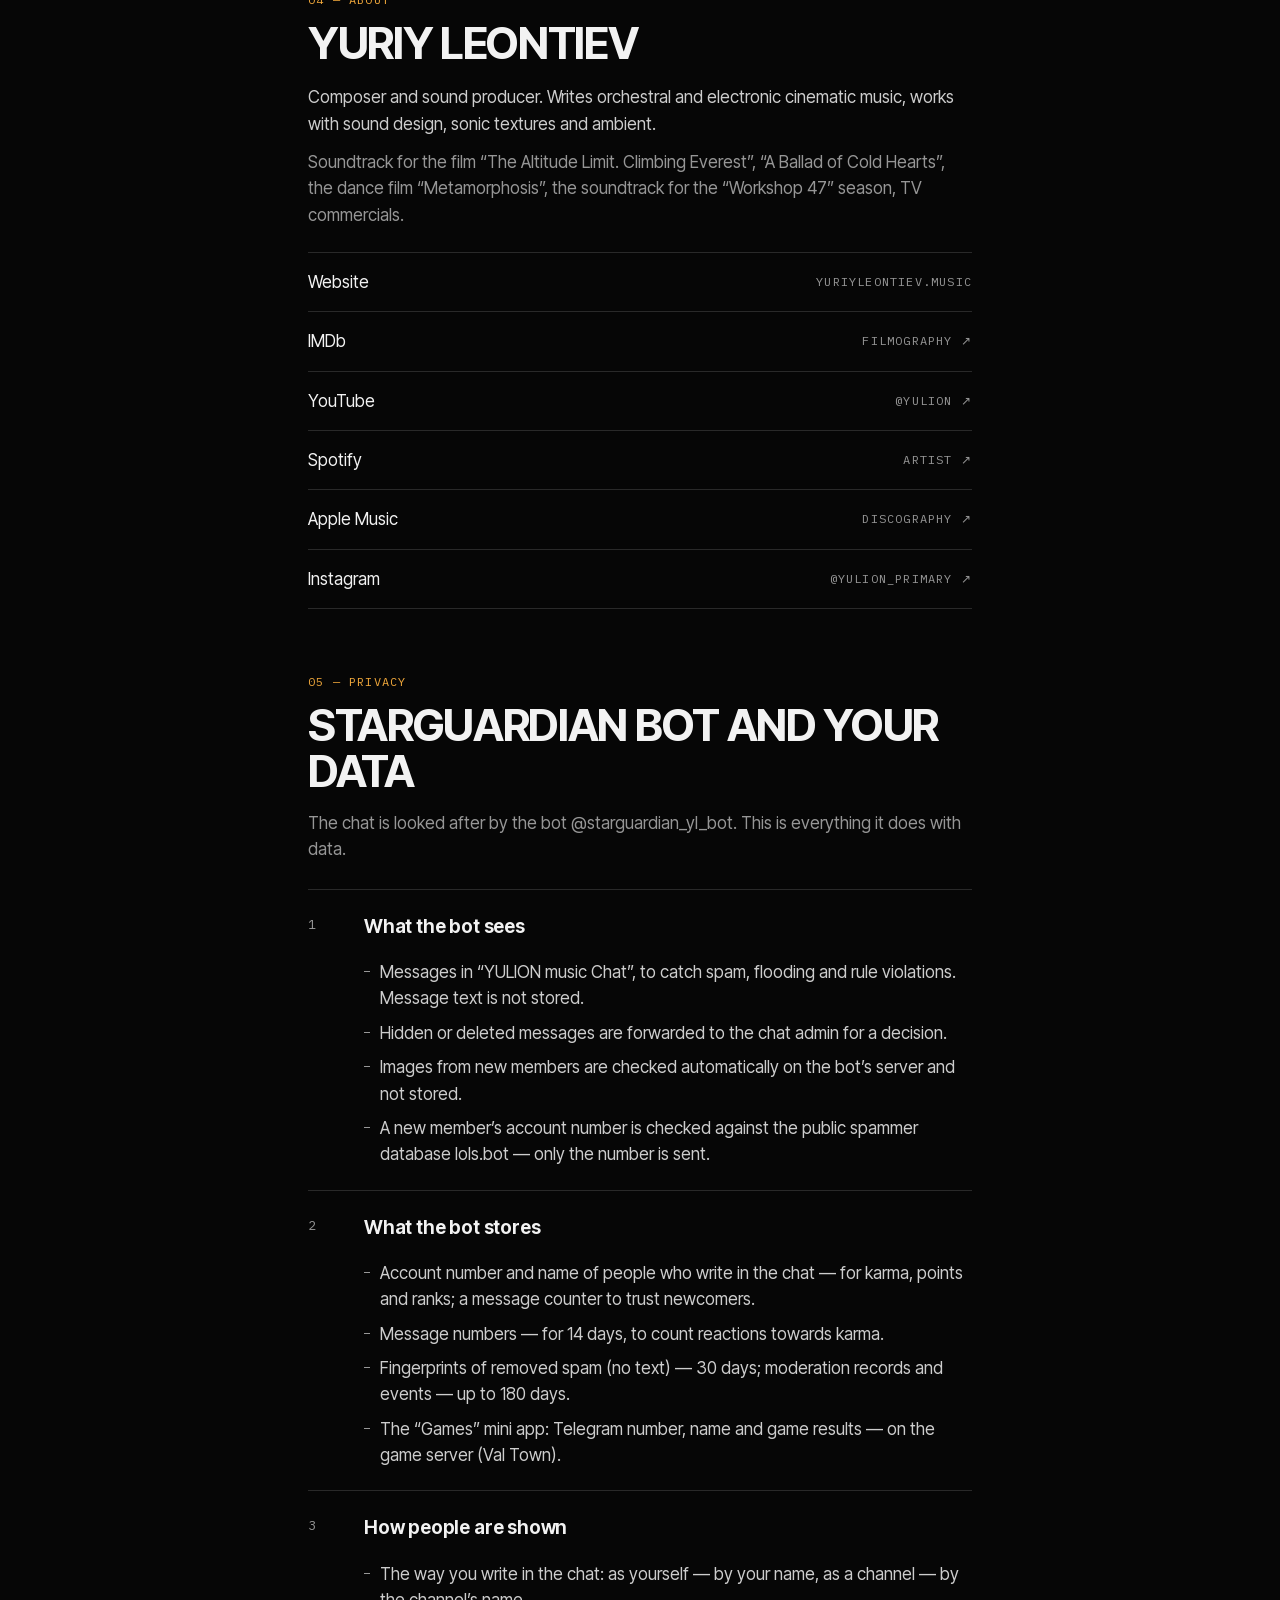
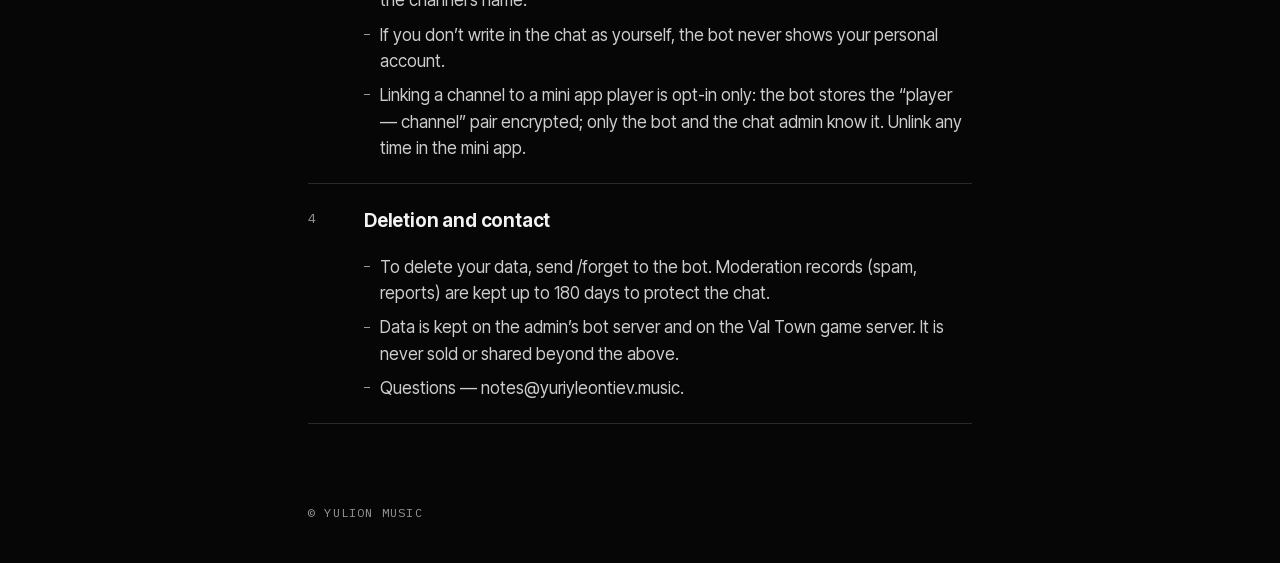
==== commit f7b255e1: "Channel linking in Games (opt-in, code confirmed by the bot), privacy policy on the chat rules page," ====
--- a/chatrules/index.html
+++ b/chatrules/index.html
@@ -106,6 +106,7 @@
       <a href="#credits">Как указывать автора</a>
       <a href="#contacts">Контакты</a>
       <a href="#about">О канале</a>
+      <a href="#privacy">Конфиденциальность</a>
     </nav>
   </header>
 
@@ -189,6 +190,35 @@
     </div>
   </section>
 
+  <section id="privacy">
+    <div class="mono">05 — Конфиденциальность</div>
+    <h2>Бот StarGuardian и ваши данные</h2>
+    <p class="intro">Порядок в чате помогает поддерживать бот @starguardian_yl_bot. Вот что он делает с данными — коротко и без исключений.</p>
+    <div class="rules">
+      <div class="rule"><div class="n">1</div><h3>Что бот видит</h3><ul>
+        <li>Сообщения в «YULION music Chat» — чтобы находить спам, флуд и нарушения правил. Текст сообщений бот не сохраняет.</li>
+        <li>Скрытые и удалённые сообщения пересылаются администратору чата, чтобы он принял решение.</li>
+        <li>Картинки новых участников проверяются автоматически на сервере бота и не сохраняются.</li>
+        <li>Номер аккаунта нового участника сверяется с открытой базой спамеров lols.bot — туда уходит только номер.</li>
+      </ul></div>
+      <div class="rule"><div class="n">2</div><h3>Что бот хранит</h3><ul>
+        <li>Номер аккаунта и имя тех, кто пишет в чат, — для кармы, очков и званий; счётчик сообщений — чтобы доверять новичкам.</li>
+        <li>Номера сообщений — 14 дней, чтобы засчитывать реакции в карму.</li>
+        <li>Отпечатки удалённого спама (без текста) — 30 дней; записи модерации и события — до 180 дней.</li>
+        <li>Мини-приложение «Игры»: номер и имя из Телеграма и результаты игр — на сервере игр (Val Town).</li>
+      </ul></div>
+      <div class="rule"><div class="n">3</div><h3>Как бот показывает людей</h3><ul>
+        <li>Так, как вы сами пишете в чат: от своего имени — вашим именем, от канала — названием канала.</li>
+        <li>Если вы не пишете в чат от своего имени, бот нигде не показывает ваш личный аккаунт.</li>
+        <li>Привязать канал к игроку мини-приложения можно только по своему желанию: бот хранит пару «игрок — канал» в зашифрованном виде, о ней знают бот и администратор чата. Отвязать — в мини-приложении.</li>
+      </ul></div>
+      <div class="rule"><div class="n">4</div><h3>Удаление и контакты</h3><ul>
+        <li>Удалить свои данные — напишите боту /forget. Записи модерации (спам, жалобы) хранятся до 180 дней для защиты чата.</li>
+        <li>Данные хранятся на сервере бота у администратора и на сервере игр Val Town. Они не продаются и никому не передаются, кроме названного выше.</li>
+        <li>Вопросы — notes@yuriyleontiev.music.</li>
+      </ul></div>
+    </div>
+  </section>
 </div>
 
 <div data-l="en">
@@ -201,6 +231,7 @@
       <a href="#credits-en">Credits</a>
       <a href="#contacts-en">Contacts</a>
       <a href="#about-en">About</a>
+      <a href="#privacy-en">Privacy</a>
     </nav>
   </header>
 
@@ -281,6 +312,35 @@
       <a href="https://open.spotify.com/artist/2xHIhkS5rqeGInYDac9gLq" target="_blank" rel="noopener">Spotify <span class="mono">Artist ↗</span></a>
       <a href="https://itunes.apple.com/by/artist/yuriy-leontiev/id919899904" target="_blank" rel="noopener">Apple Music <span class="mono">Discography ↗</span></a>
       <a href="https://instagram.com/yulion_primary" target="_blank" rel="noopener">Instagram <span class="mono">@yulion_primary ↗</span></a>
+    </div>
+  </section>
+  <section id="privacy-en">
+    <div class="mono">05 — Privacy</div>
+    <h2>StarGuardian bot and your data</h2>
+    <p class="intro">The chat is looked after by the bot @starguardian_yl_bot. This is everything it does with data.</p>
+    <div class="rules">
+      <div class="rule"><div class="n">1</div><h3>What the bot sees</h3><ul>
+        <li>Messages in “YULION music Chat”, to catch spam, flooding and rule violations. Message text is not stored.</li>
+        <li>Hidden or deleted messages are forwarded to the chat admin for a decision.</li>
+        <li>Images from new members are checked automatically on the bot’s server and not stored.</li>
+        <li>A new member’s account number is checked against the public spammer database lols.bot — only the number is sent.</li>
+      </ul></div>
+      <div class="rule"><div class="n">2</div><h3>What the bot stores</h3><ul>
+        <li>Account number and name of people who write in the chat — for karma, points and ranks; a message counter to trust newcomers.</li>
+        <li>Message numbers — for 14 days, to count reactions towards karma.</li>
+        <li>Fingerprints of removed spam (no text) — 30 days; moderation records and events — up to 180 days.</li>
+        <li>The “Games” mini app: Telegram number, name and game results — on the game server (Val Town).</li>
+      </ul></div>
+      <div class="rule"><div class="n">3</div><h3>How people are shown</h3><ul>
+        <li>The way you write in the chat: as yourself — by your name, as a channel — by the channel’s name.</li>
+        <li>If you don’t write in the chat as yourself, the bot never shows your personal account.</li>
+        <li>Linking a channel to a mini app player is opt-in only: the bot stores the “player — channel” pair encrypted; only the bot and the chat admin know it. Unlink any time in the mini app.</li>
+      </ul></div>
+      <div class="rule"><div class="n">4</div><h3>Deletion and contact</h3><ul>
+        <li>To delete your data, send /forget to the bot. Moderation records (spam, reports) are kept up to 180 days to protect the chat.</li>
+        <li>Data is kept on the admin’s bot server and on the Val Town game server. It is never sold or shared beyond the above.</li>
+        <li>Questions — notes@yuriyleontiev.music.</li>
+      </ul></div>
     </div>
   </section>
 </div>
@@ -320,6 +380,12 @@
     setLang(l);
     document.querySelectorAll(".lang button").forEach(function (b) { b.addEventListener("click", function () { setLang(b.dataset.set); }); });
   })();
+  // ссылка с якорем (например, #privacy из бота): язык выбирается после загрузки — прокручиваем к разделу своего языка
+  if (location.hash.length > 1) {
+    var id = location.hash.slice(1).replace(/-en$/, "");
+    var target = document.getElementById(document.documentElement.getAttribute("data-lang") === "en" ? id + "-en" : id);
+    if (target) setTimeout(function () { target.scrollIntoView(); }, 60);
+  }
   var bar = document.getElementById("bar");
   addEventListener("scroll", function () { bar.classList.toggle("scrolled", scrollY > 8); }, { passive: true });
 </script>
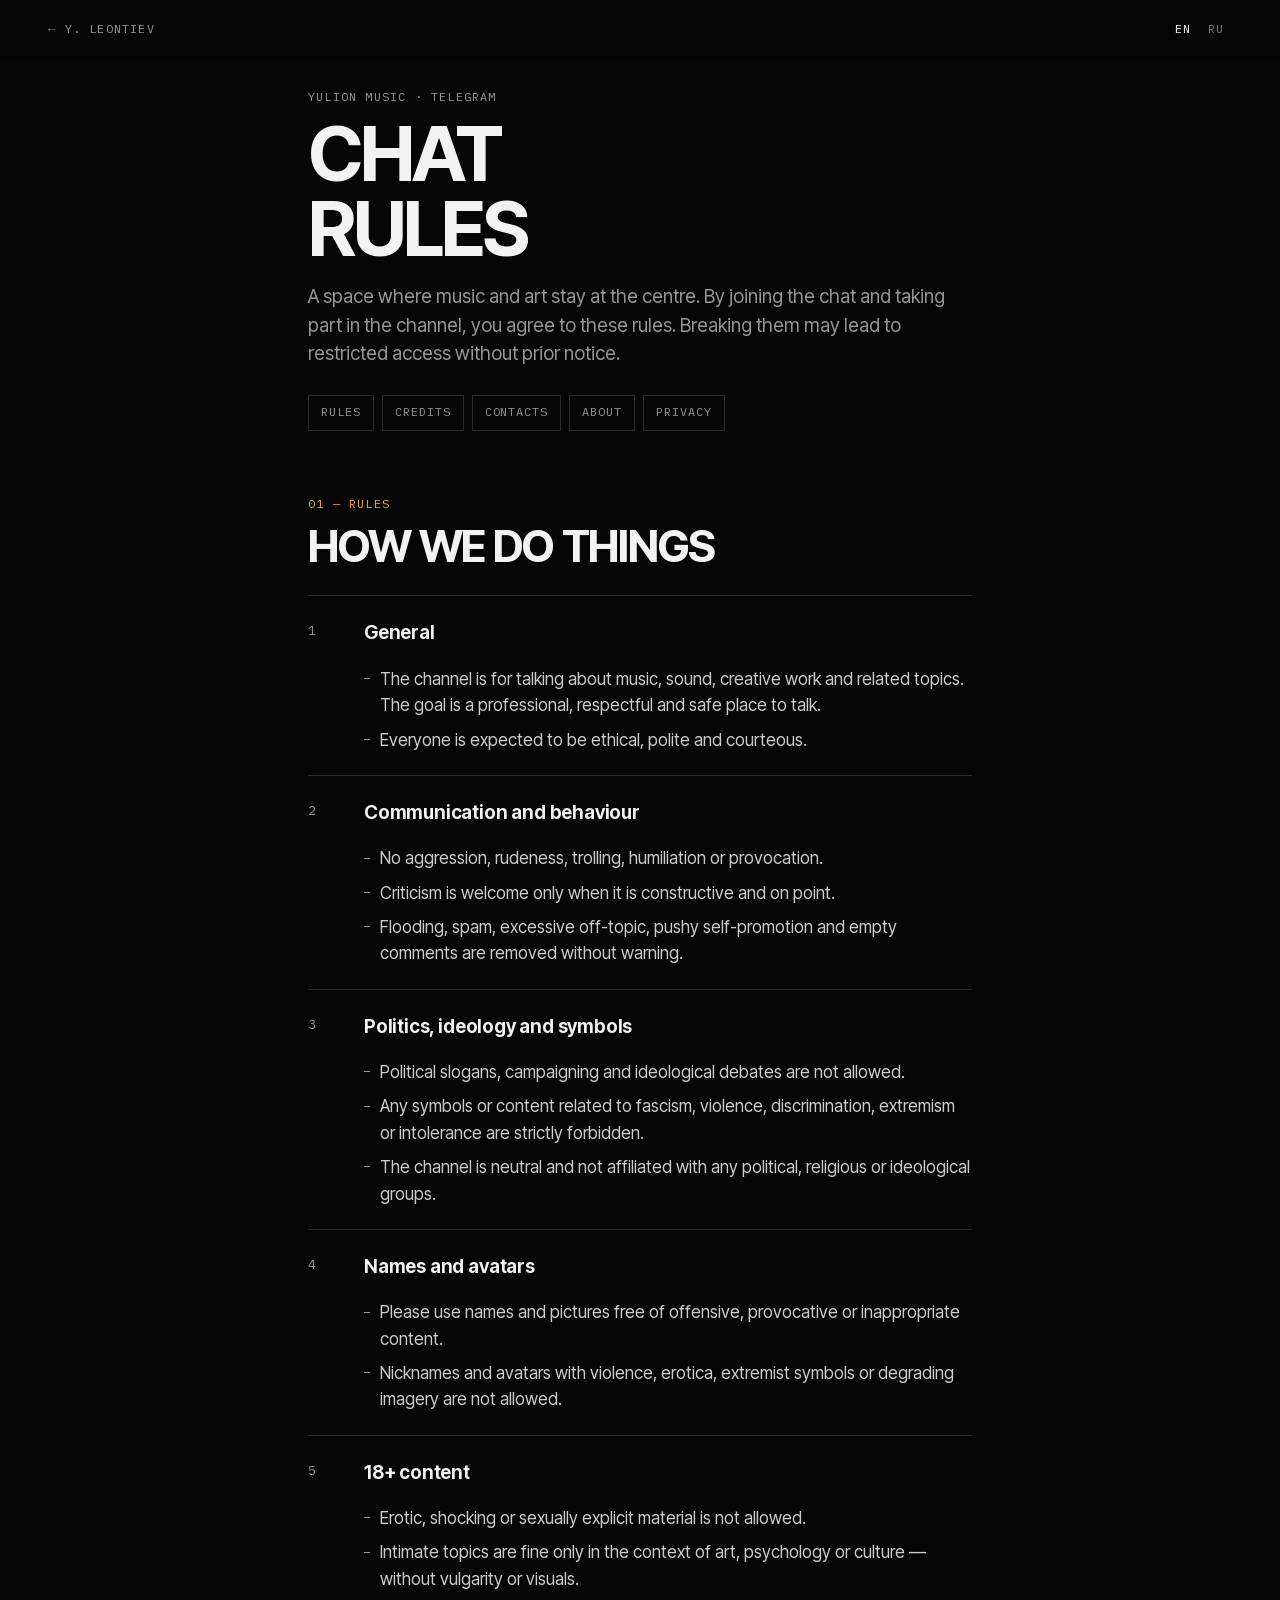
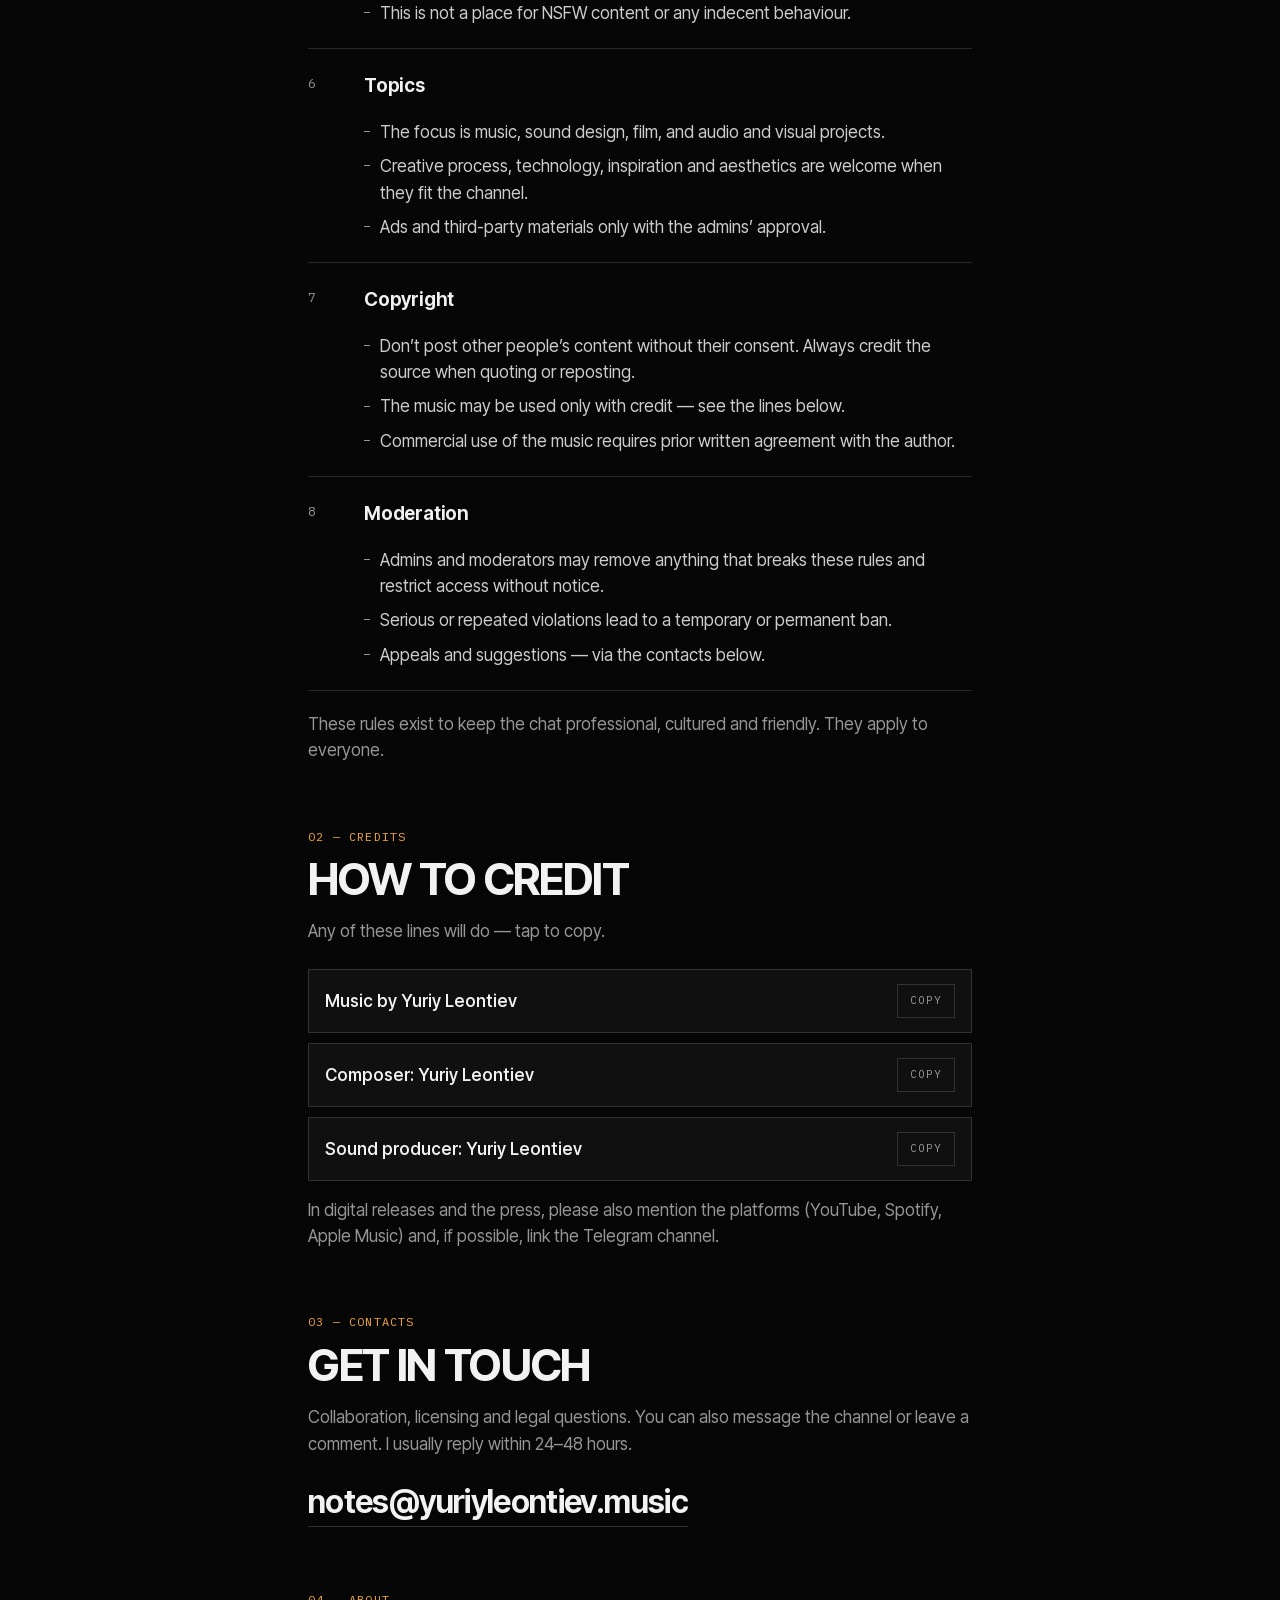
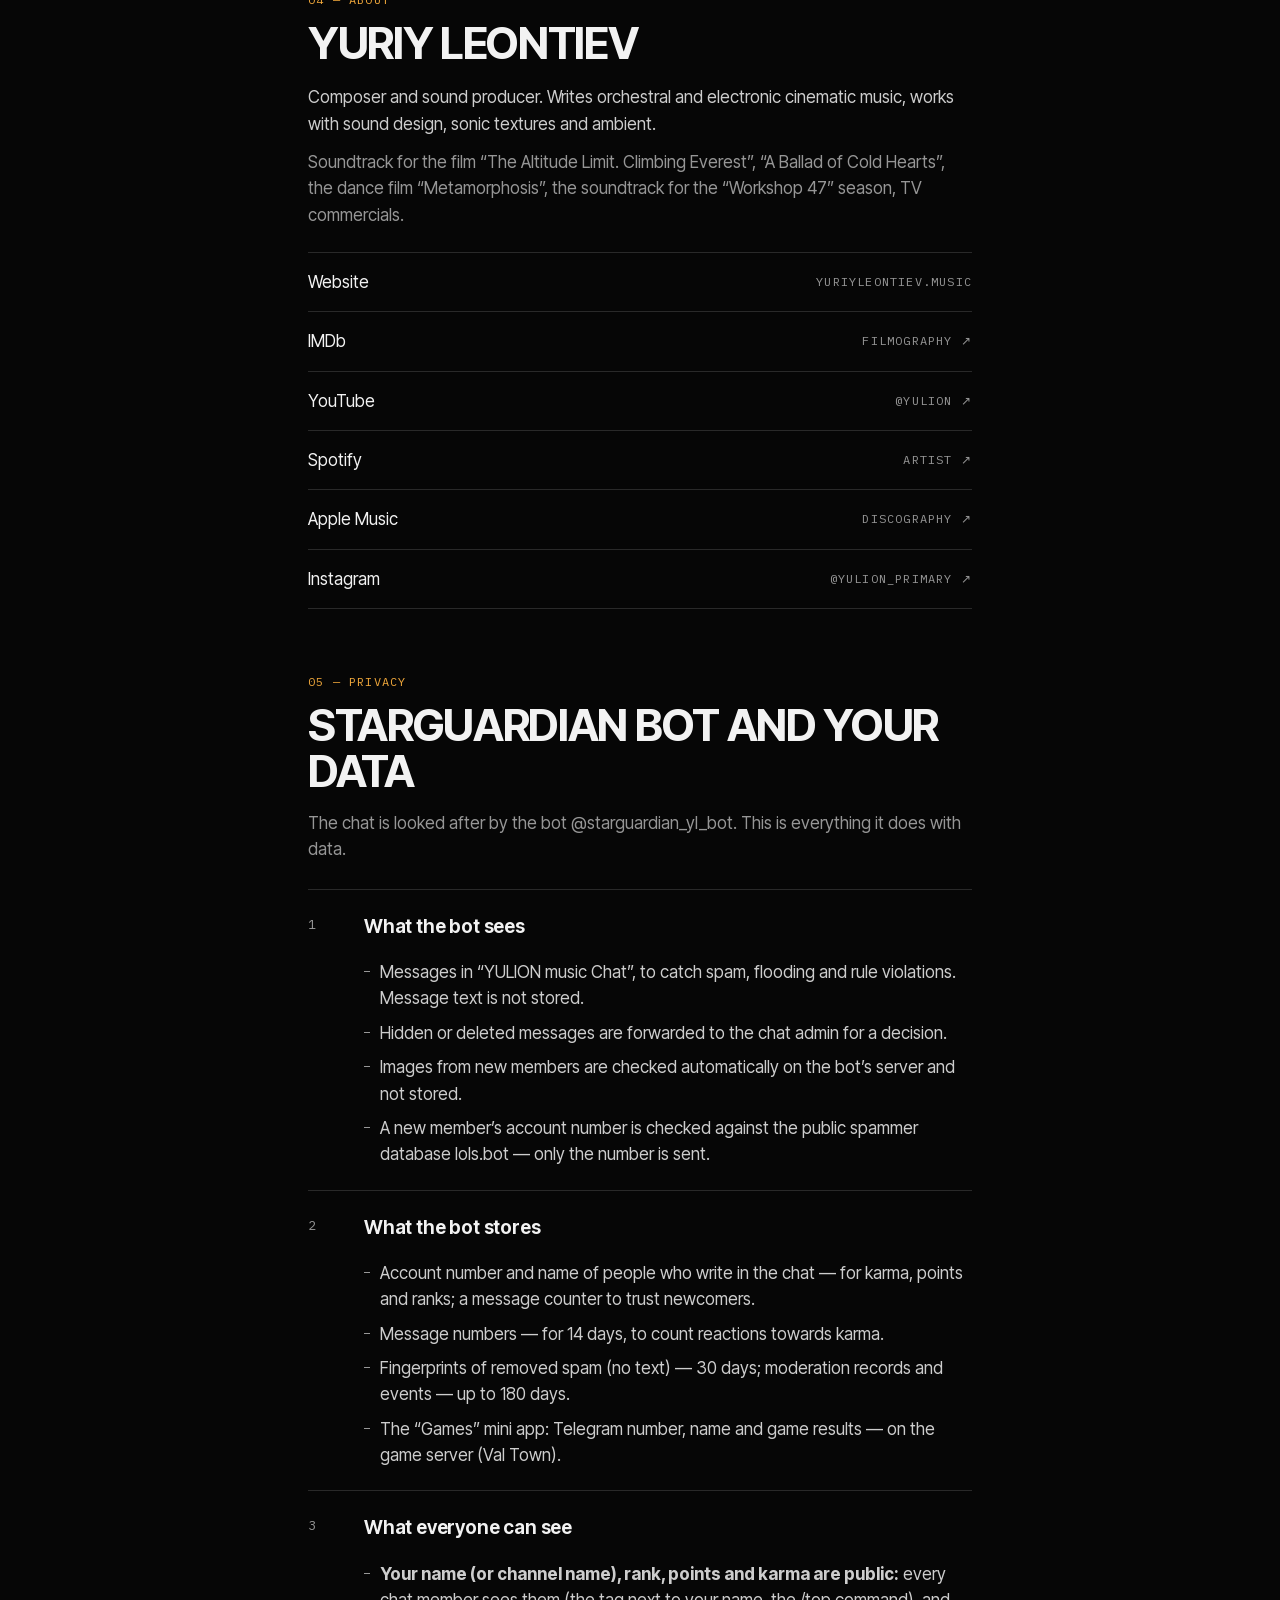
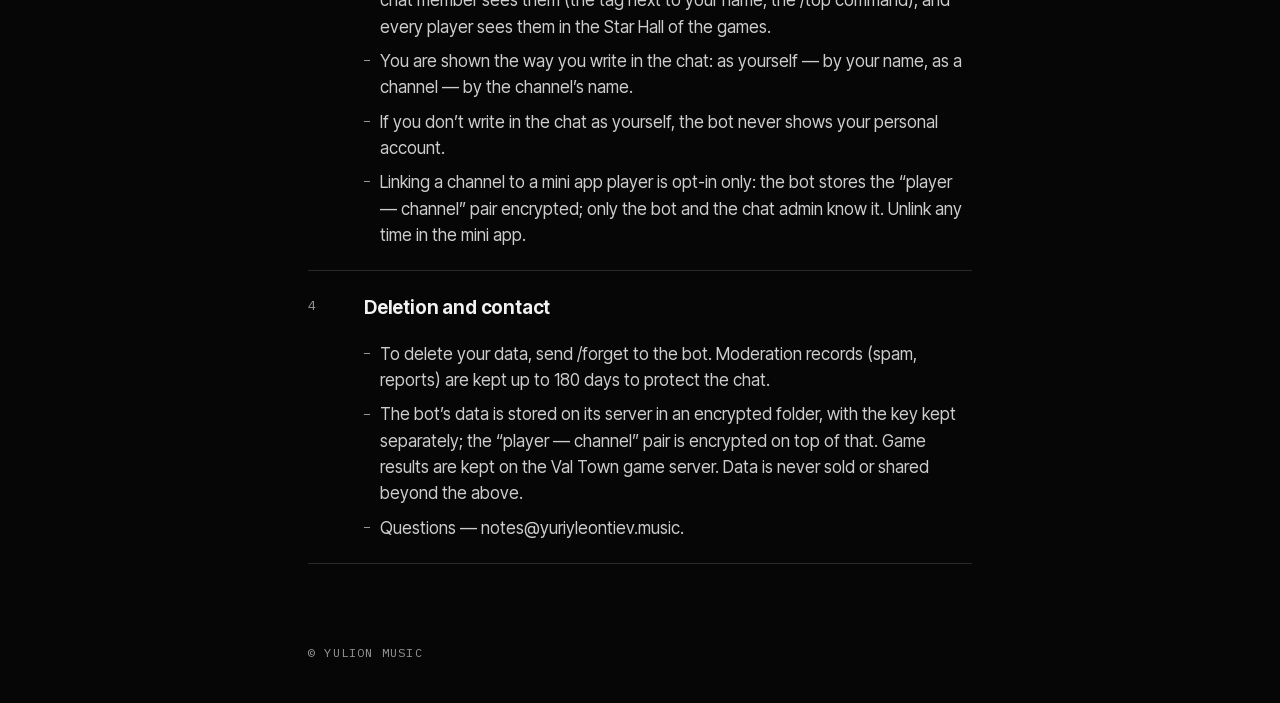
==== commit faa41d85: "Privacy: public visibility notice, encrypted storage of the bot's data Co-Authored-By: Claude Opus 5" ====
--- a/chatrules/index.html
+++ b/chatrules/index.html
@@ -207,14 +207,15 @@
         <li>Отпечатки удалённого спама (без текста) — 30 дней; записи модерации и события — до 180 дней.</li>
         <li>Мини-приложение «Игры»: номер и имя из Телеграма и результаты игр — на сервере игр (Val Town).</li>
       </ul></div>
-      <div class="rule"><div class="n">3</div><h3>Как бот показывает людей</h3><ul>
-        <li>Так, как вы сами пишете в чат: от своего имени — вашим именем, от канала — названием канала.</li>
+      <div class="rule"><div class="n">3</div><h3>Что видно всем</h3><ul>
+        <li><b>Имя (или название канала), звание, очки и карма — общедоступны:</b> их видят все участники чата (тег рядом с именем, команда /top) и все игроки в «Звёздном зале» мини-игр.</li>
+        <li>Показываем так, как вы сами пишете в чат: от своего имени — вашим именем, от канала — названием канала.</li>
         <li>Если вы не пишете в чат от своего имени, бот нигде не показывает ваш личный аккаунт.</li>
         <li>Привязать канал к игроку мини-приложения можно только по своему желанию: бот хранит пару «игрок — канал» в зашифрованном виде, о ней знают бот и администратор чата. Отвязать — в мини-приложении.</li>
       </ul></div>
       <div class="rule"><div class="n">4</div><h3>Удаление и контакты</h3><ul>
         <li>Удалить свои данные — напишите боту /forget. Записи модерации (спам, жалобы) хранятся до 180 дней для защиты чата.</li>
-        <li>Данные хранятся на сервере бота у администратора и на сервере игр Val Town. Они не продаются и никому не передаются, кроме названного выше.</li>
+        <li>Данные бота хранятся на его сервере в зашифрованной папке, ключ — отдельно; пара «игрок — канал» зашифрована дополнительно. Результаты игр хранятся на сервере игр Val Town. Данные не продаются и никому не передаются, кроме названного выше.</li>
         <li>Вопросы — notes@yuriyleontiev.music.</li>
       </ul></div>
     </div>
@@ -331,14 +332,15 @@
         <li>Fingerprints of removed spam (no text) — 30 days; moderation records and events — up to 180 days.</li>
         <li>The “Games” mini app: Telegram number, name and game results — on the game server (Val Town).</li>
       </ul></div>
-      <div class="rule"><div class="n">3</div><h3>How people are shown</h3><ul>
-        <li>The way you write in the chat: as yourself — by your name, as a channel — by the channel’s name.</li>
+      <div class="rule"><div class="n">3</div><h3>What everyone can see</h3><ul>
+        <li><b>Your name (or channel name), rank, points and karma are public:</b> every chat member sees them (the tag next to your name, the /top command), and every player sees them in the Star Hall of the games.</li>
+        <li>You are shown the way you write in the chat: as yourself — by your name, as a channel — by the channel’s name.</li>
         <li>If you don’t write in the chat as yourself, the bot never shows your personal account.</li>
         <li>Linking a channel to a mini app player is opt-in only: the bot stores the “player — channel” pair encrypted; only the bot and the chat admin know it. Unlink any time in the mini app.</li>
       </ul></div>
       <div class="rule"><div class="n">4</div><h3>Deletion and contact</h3><ul>
         <li>To delete your data, send /forget to the bot. Moderation records (spam, reports) are kept up to 180 days to protect the chat.</li>
-        <li>Data is kept on the admin’s bot server and on the Val Town game server. It is never sold or shared beyond the above.</li>
+        <li>The bot’s data is stored on its server in an encrypted folder, with the key kept separately; the “player — channel” pair is encrypted on top of that. Game results are kept on the Val Town game server. Data is never sold or shared beyond the above.</li>
         <li>Questions — notes@yuriyleontiev.music.</li>
       </ul></div>
     </div>
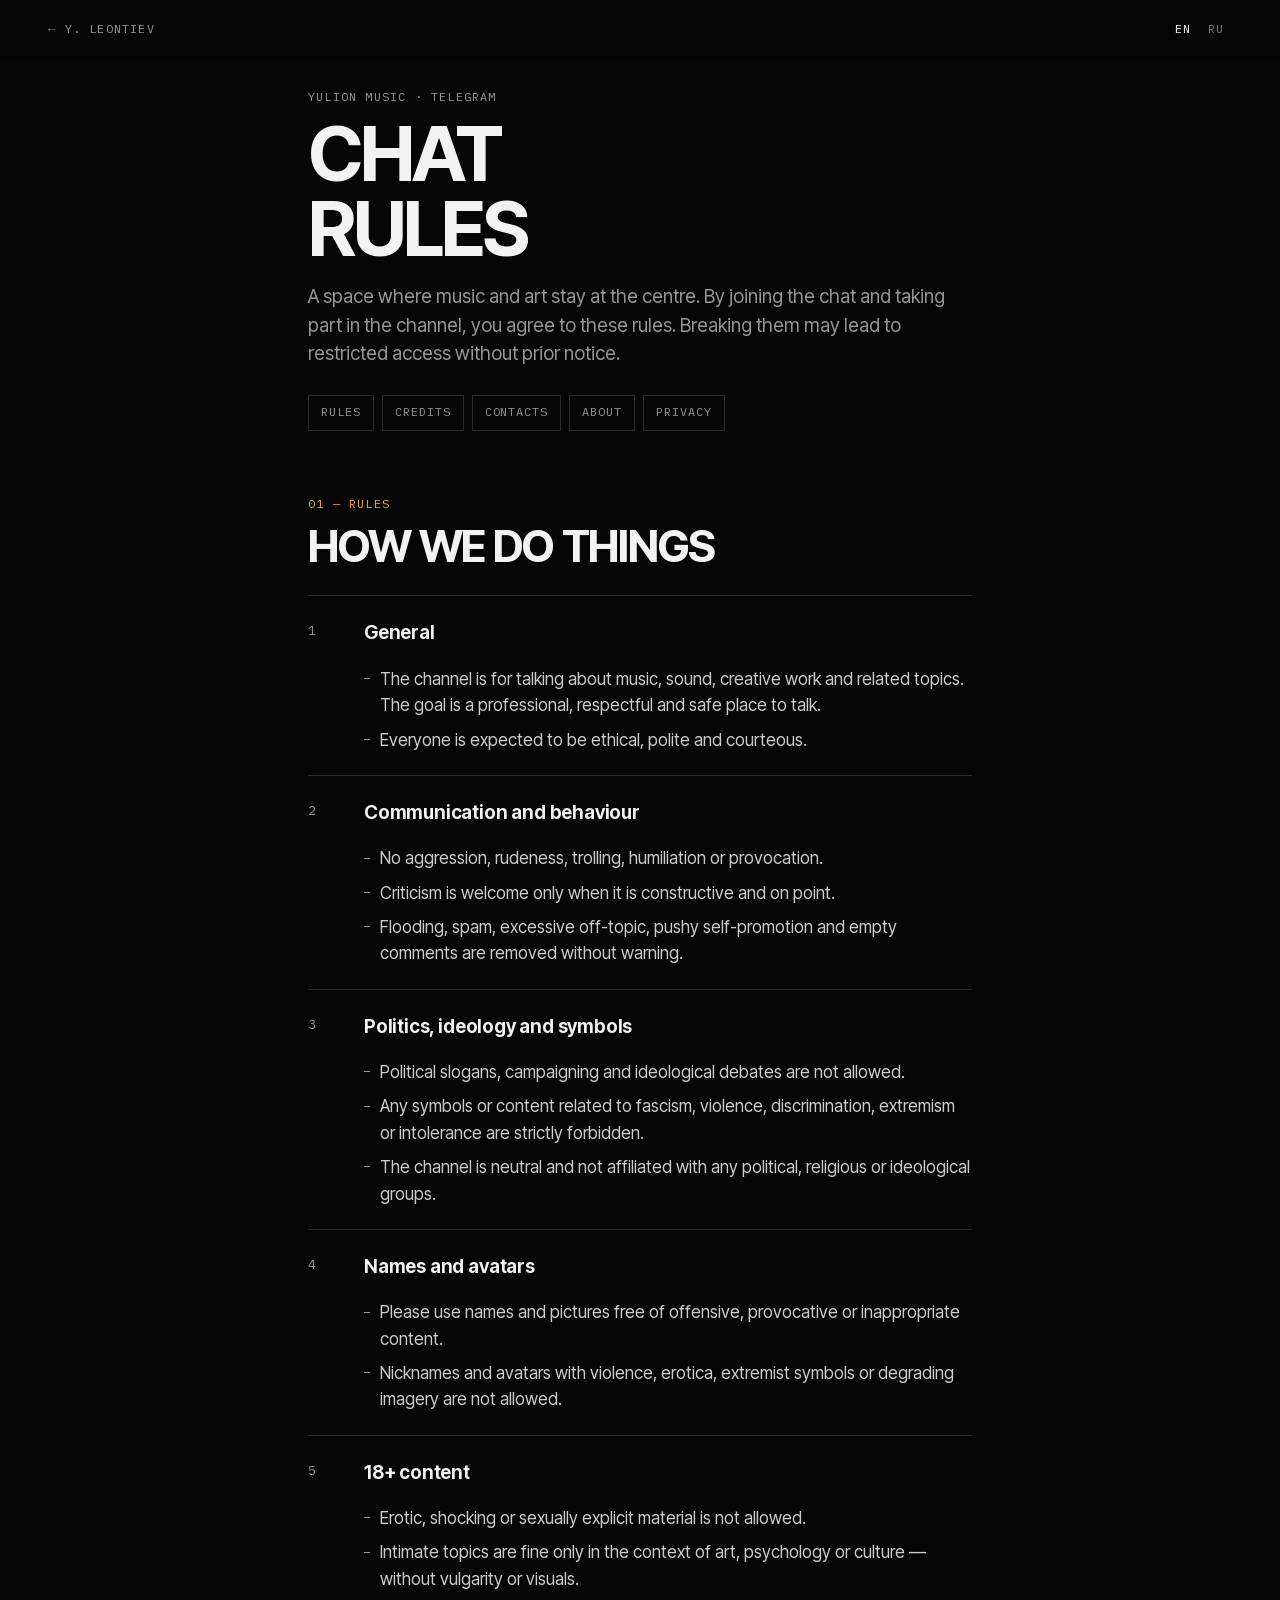
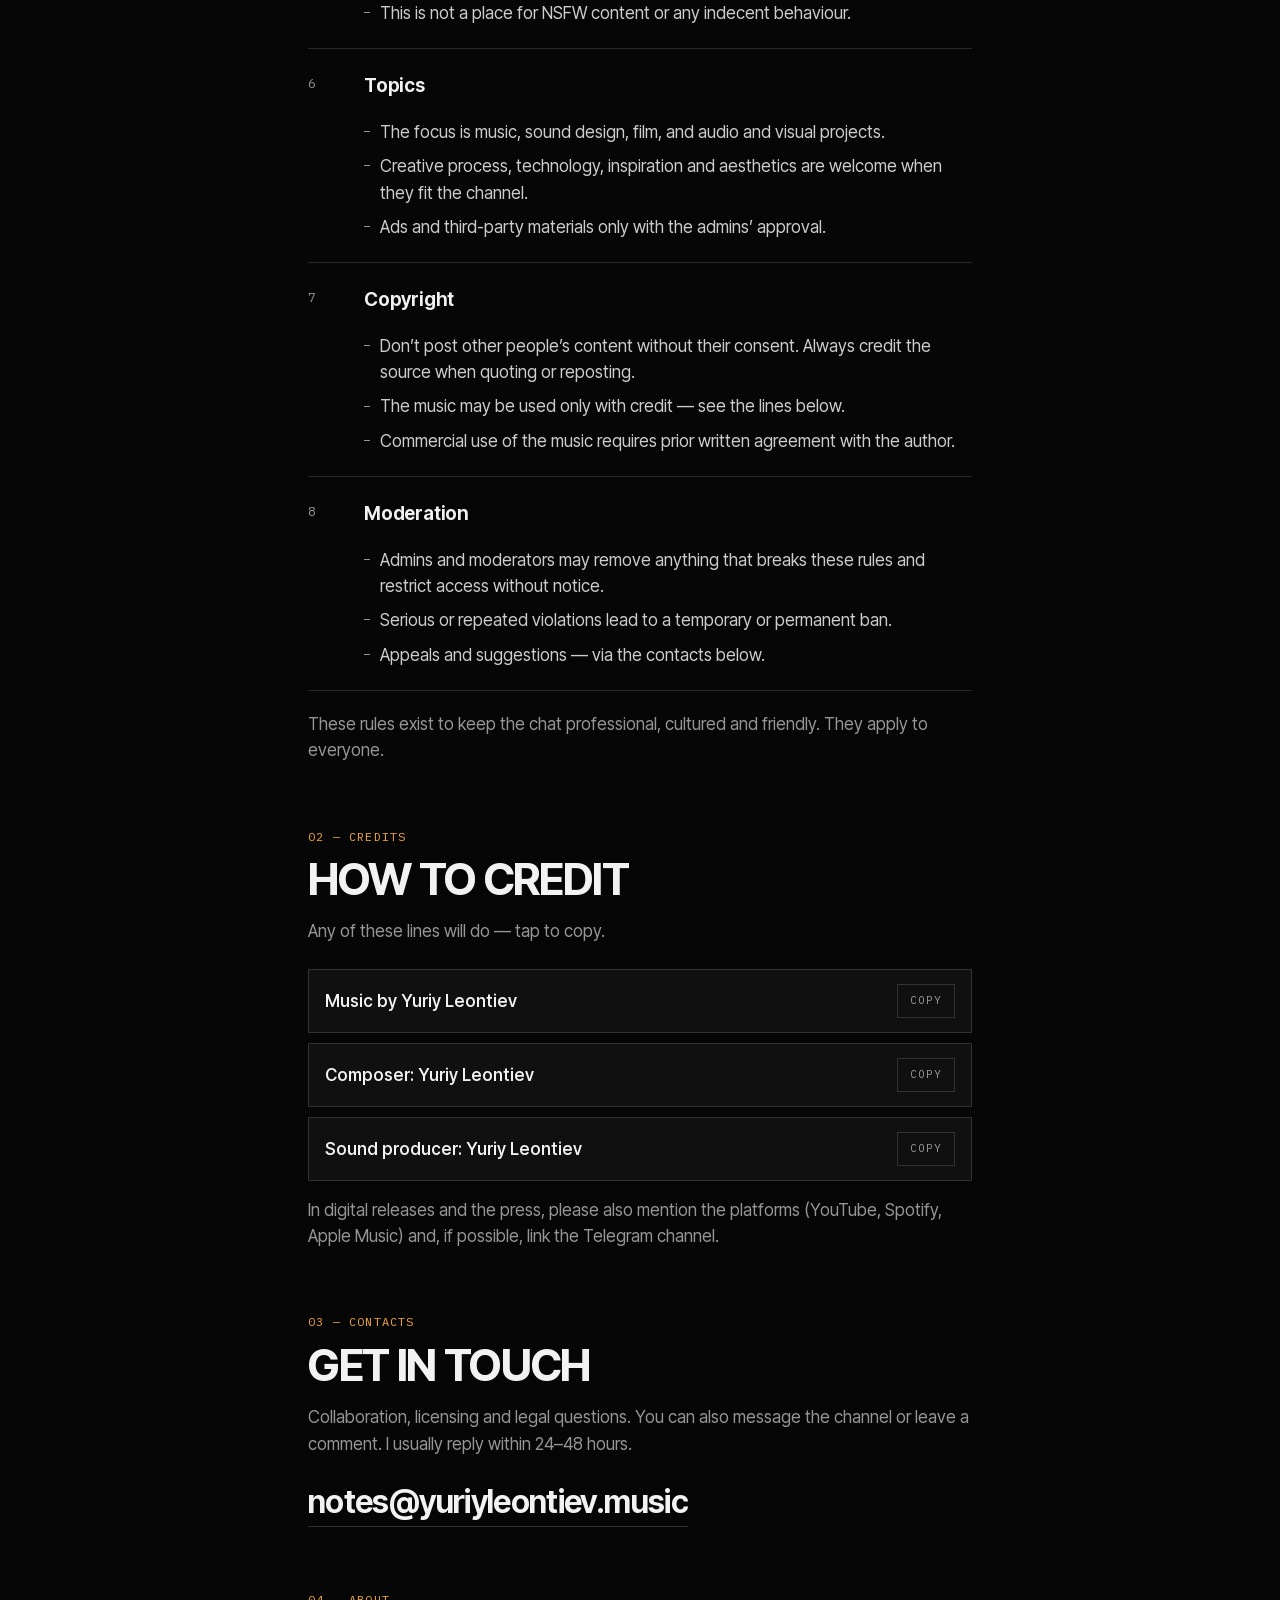
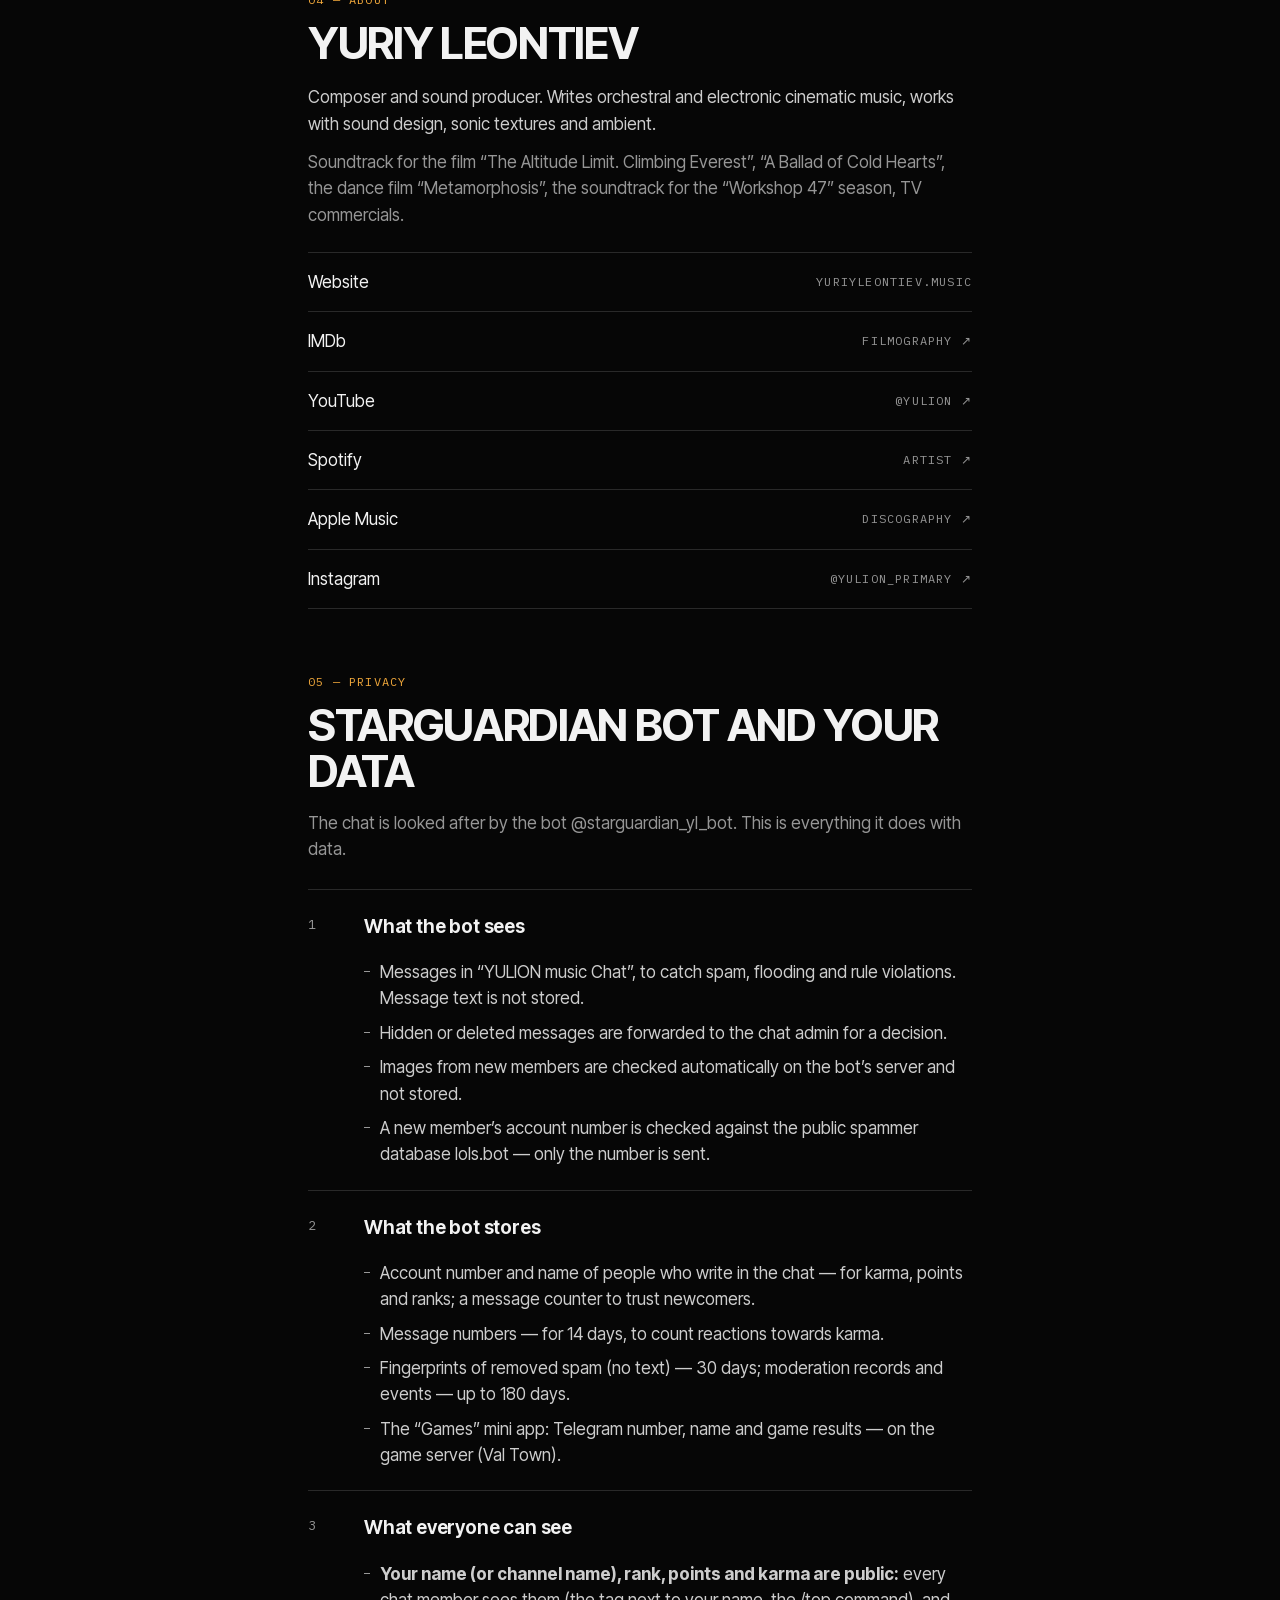
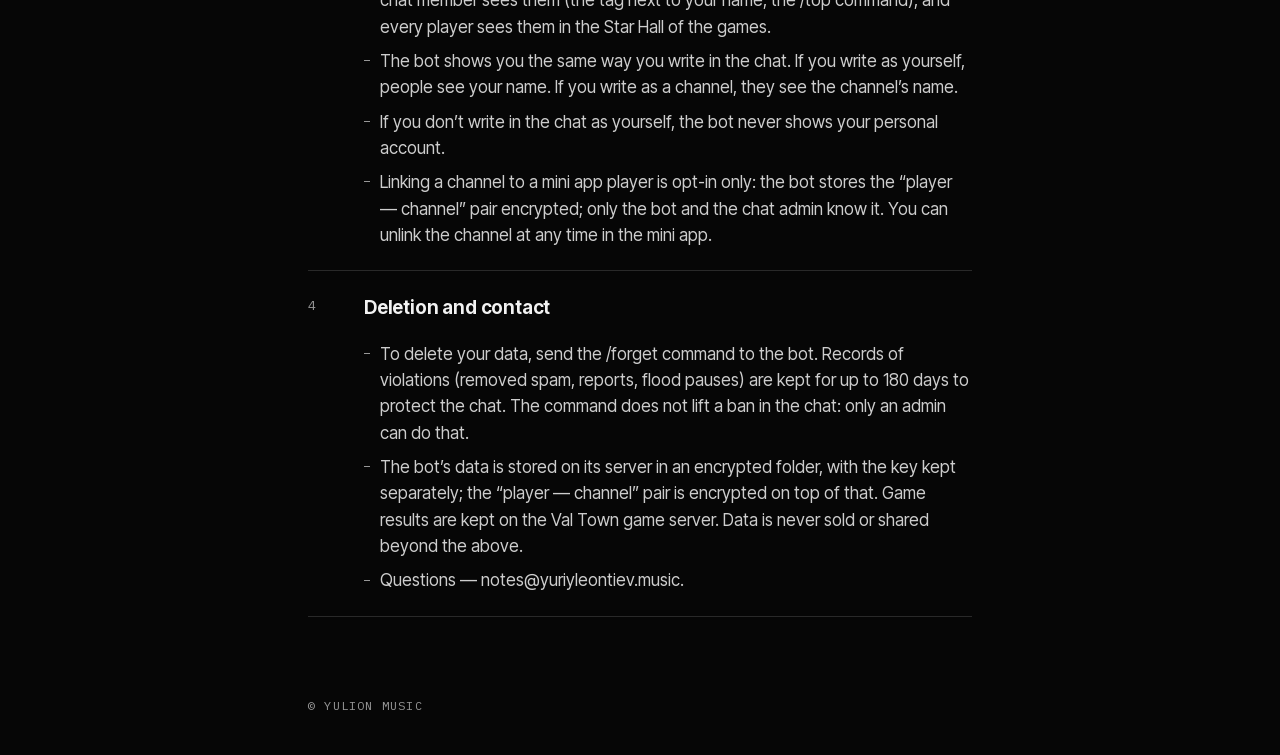
==== commit 917568ea: "Privacy: plainer wording, /forget does not lift bans Co-Authored-By: Claude Opus 5.5 <noreply@anthro" ====
--- a/chatrules/index.html
+++ b/chatrules/index.html
@@ -209,12 +209,12 @@
       </ul></div>
       <div class="rule"><div class="n">3</div><h3>Что видно всем</h3><ul>
         <li><b>Имя (или название канала), звание, очки и карма — общедоступны:</b> их видят все участники чата (тег рядом с именем, команда /top) и все игроки в «Звёздном зале» мини-игр.</li>
-        <li>Показываем так, как вы сами пишете в чат: от своего имени — вашим именем, от канала — названием канала.</li>
+        <li>Бот показывает вас так же, как вы пишете в чат. Если вы пишете от своего имени, видно ваше имя. Если от имени канала, видно название канала.</li>
         <li>Если вы не пишете в чат от своего имени, бот нигде не показывает ваш личный аккаунт.</li>
-        <li>Привязать канал к игроку мини-приложения можно только по своему желанию: бот хранит пару «игрок — канал» в зашифрованном виде, о ней знают бот и администратор чата. Отвязать — в мини-приложении.</li>
+        <li>Привязать канал к игроку мини-приложения можно только по своему желанию: бот хранит пару «игрок — канал» в зашифрованном виде, о ней знают только бот и администратор чата. Отвязать канал можно в любой момент в мини-приложении.</li>
       </ul></div>
       <div class="rule"><div class="n">4</div><h3>Удаление и контакты</h3><ul>
-        <li>Удалить свои данные — напишите боту /forget. Записи модерации (спам, жалобы) хранятся до 180 дней для защиты чата.</li>
+        <li>Чтобы удалить свои данные, напишите боту команду /forget. Записи о нарушениях (удалённый спам, жалобы, паузы за флуд) бот хранит до 180 дней, чтобы защищать чат. Блокировку в чате команда не снимает: это может сделать только администратор.</li>
         <li>Данные бота хранятся на его сервере в зашифрованной папке, ключ — отдельно; пара «игрок — канал» зашифрована дополнительно. Результаты игр хранятся на сервере игр Val Town. Данные не продаются и никому не передаются, кроме названного выше.</li>
         <li>Вопросы — notes@yuriyleontiev.music.</li>
       </ul></div>
@@ -334,12 +334,12 @@
       </ul></div>
       <div class="rule"><div class="n">3</div><h3>What everyone can see</h3><ul>
         <li><b>Your name (or channel name), rank, points and karma are public:</b> every chat member sees them (the tag next to your name, the /top command), and every player sees them in the Star Hall of the games.</li>
-        <li>You are shown the way you write in the chat: as yourself — by your name, as a channel — by the channel’s name.</li>
+        <li>The bot shows you the same way you write in the chat. If you write as yourself, people see your name. If you write as a channel, they see the channel’s name.</li>
         <li>If you don’t write in the chat as yourself, the bot never shows your personal account.</li>
-        <li>Linking a channel to a mini app player is opt-in only: the bot stores the “player — channel” pair encrypted; only the bot and the chat admin know it. Unlink any time in the mini app.</li>
+        <li>Linking a channel to a mini app player is opt-in only: the bot stores the “player — channel” pair encrypted; only the bot and the chat admin know it. You can unlink the channel at any time in the mini app.</li>
       </ul></div>
       <div class="rule"><div class="n">4</div><h3>Deletion and contact</h3><ul>
-        <li>To delete your data, send /forget to the bot. Moderation records (spam, reports) are kept up to 180 days to protect the chat.</li>
+        <li>To delete your data, send the /forget command to the bot. Records of violations (removed spam, reports, flood pauses) are kept for up to 180 days to protect the chat. The command does not lift a ban in the chat: only an admin can do that.</li>
         <li>The bot’s data is stored on its server in an encrypted folder, with the key kept separately; the “player — channel” pair is encrypted on top of that. Game results are kept on the Val Town game server. Data is never sold or shared beyond the above.</li>
         <li>Questions — notes@yuriyleontiev.music.</li>
       </ul></div>
